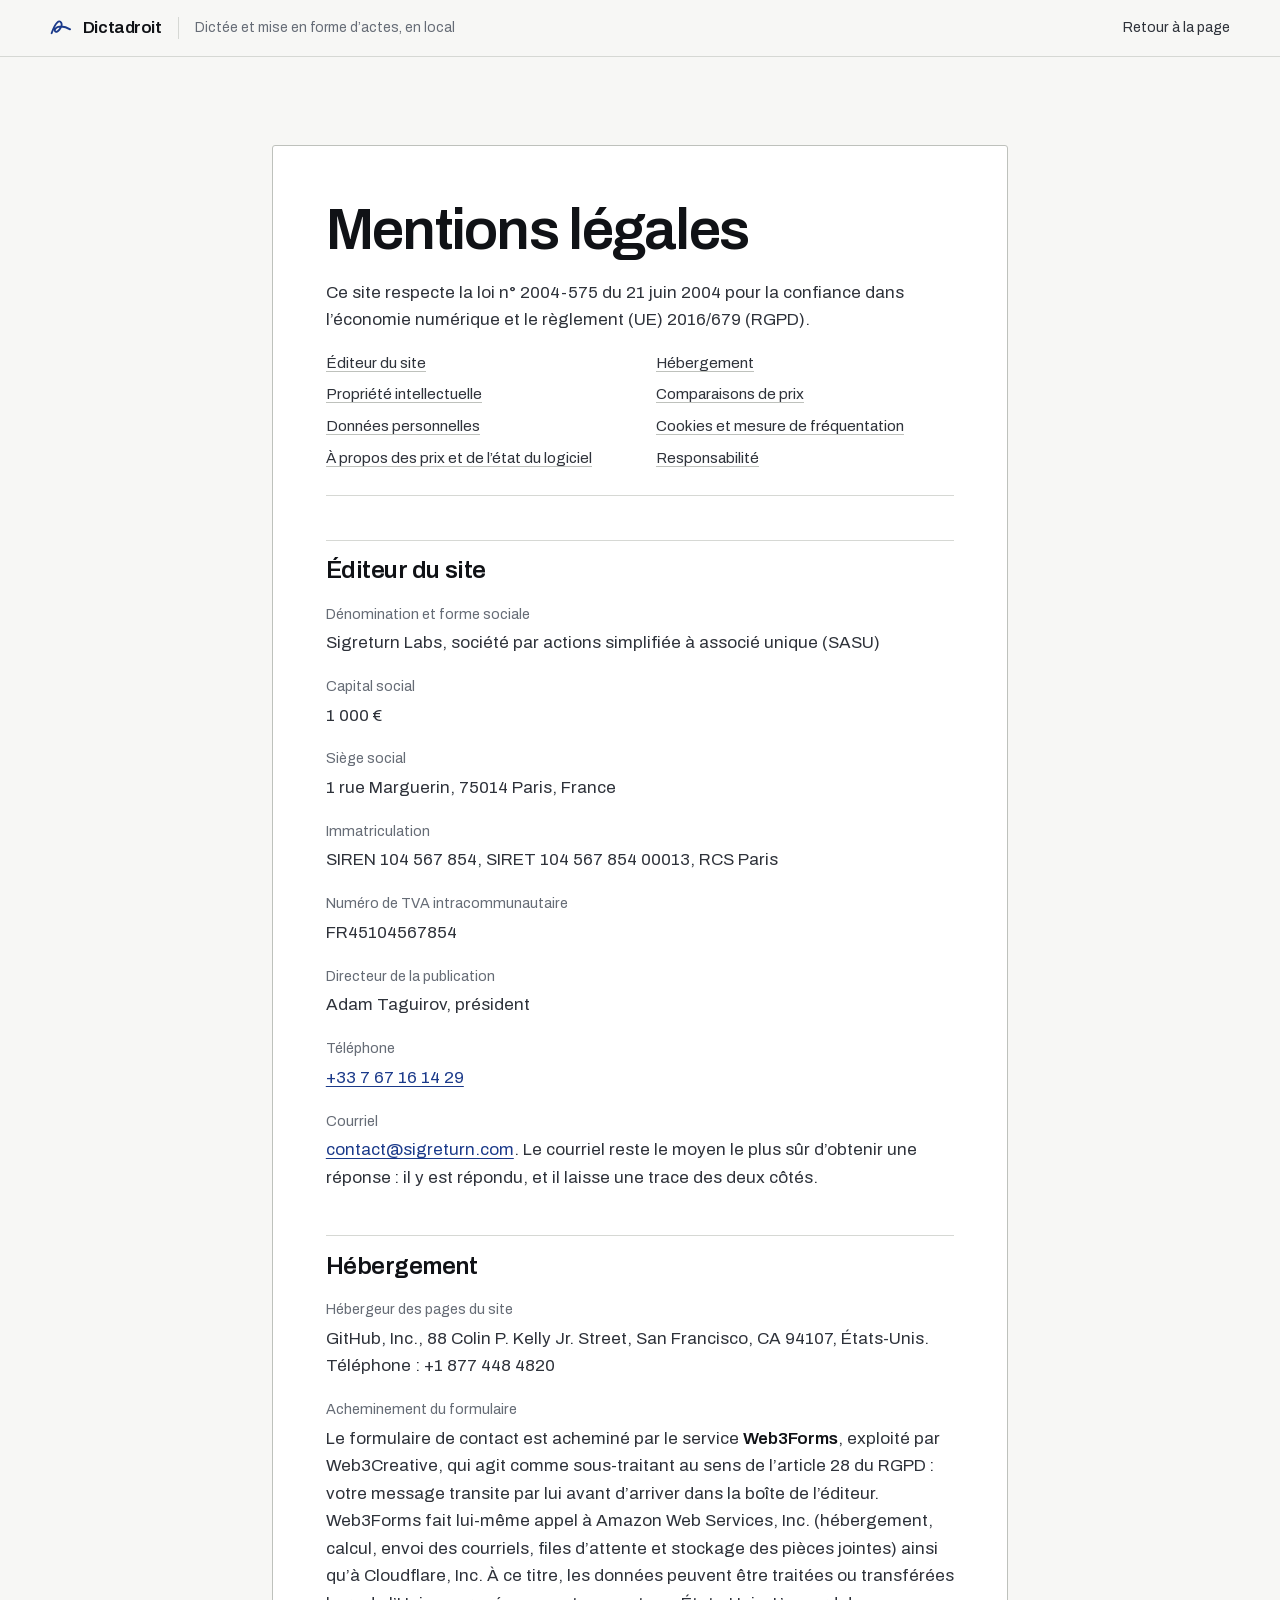
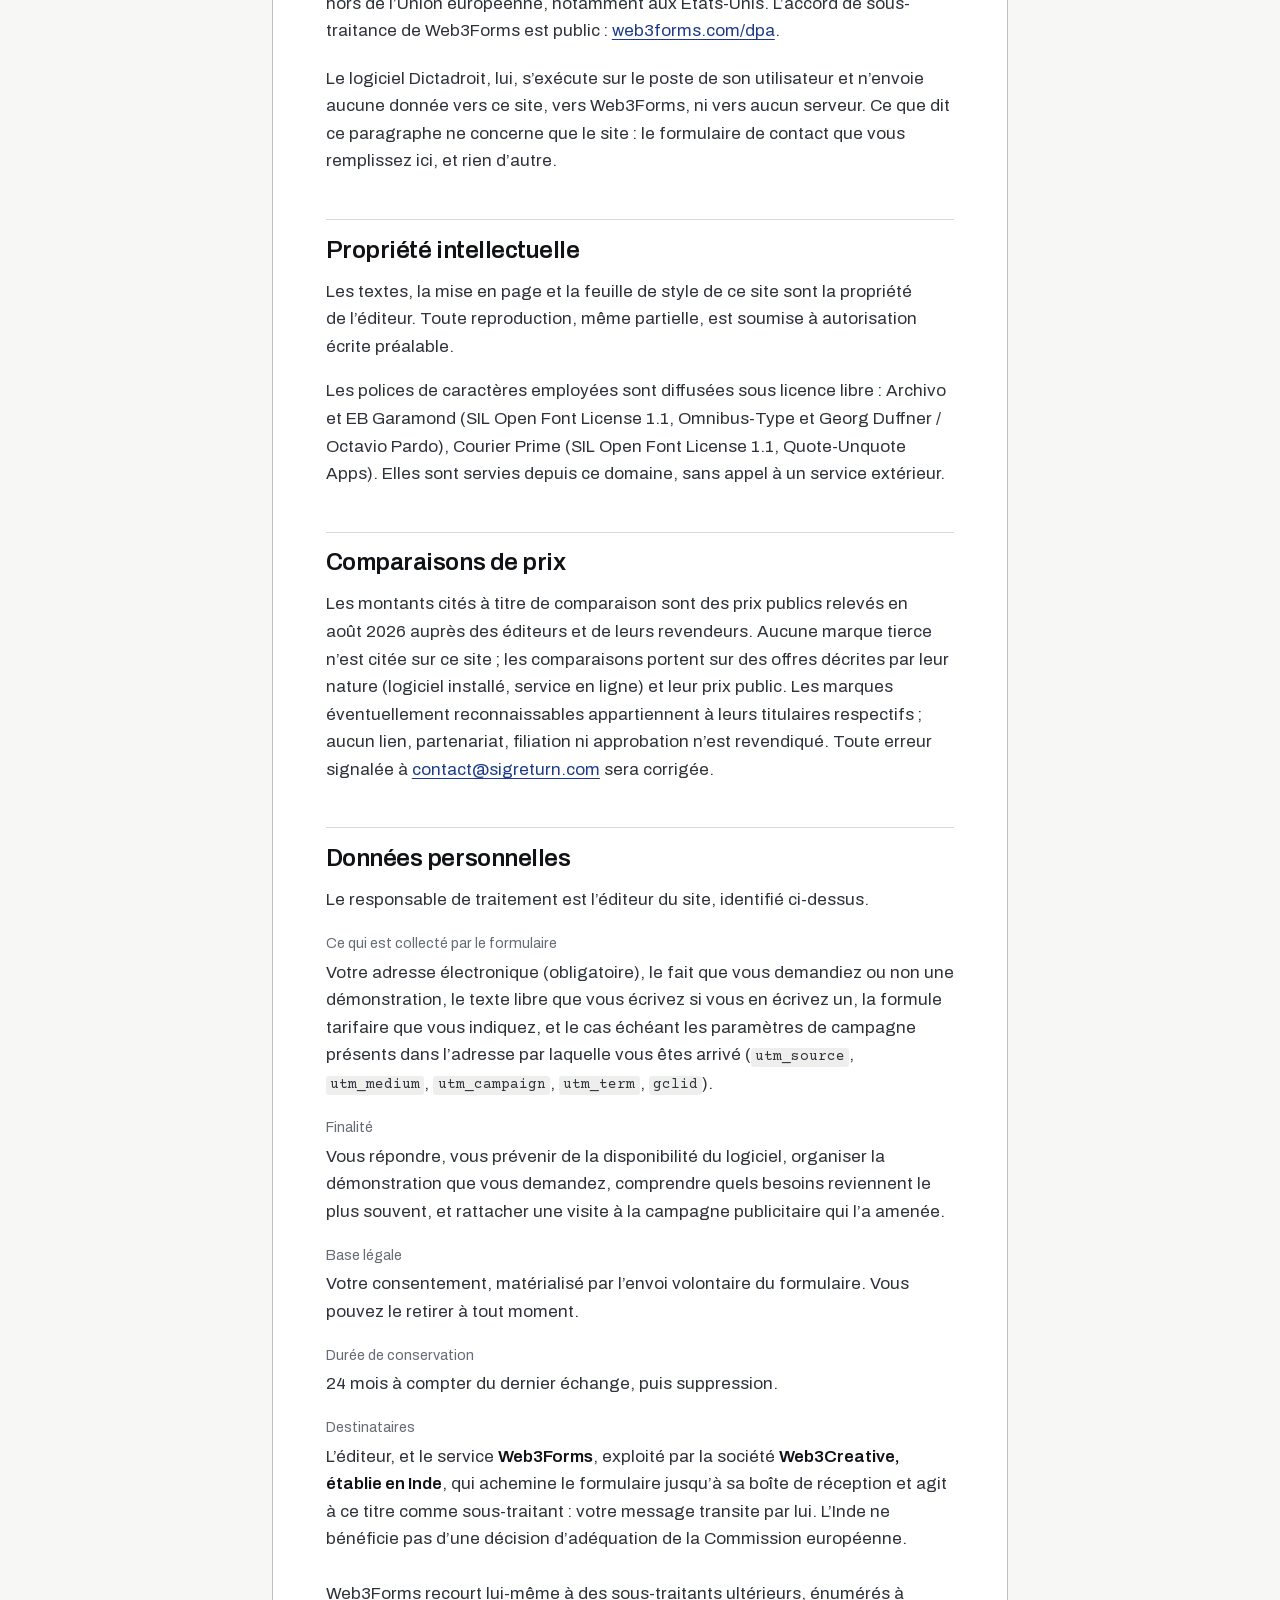
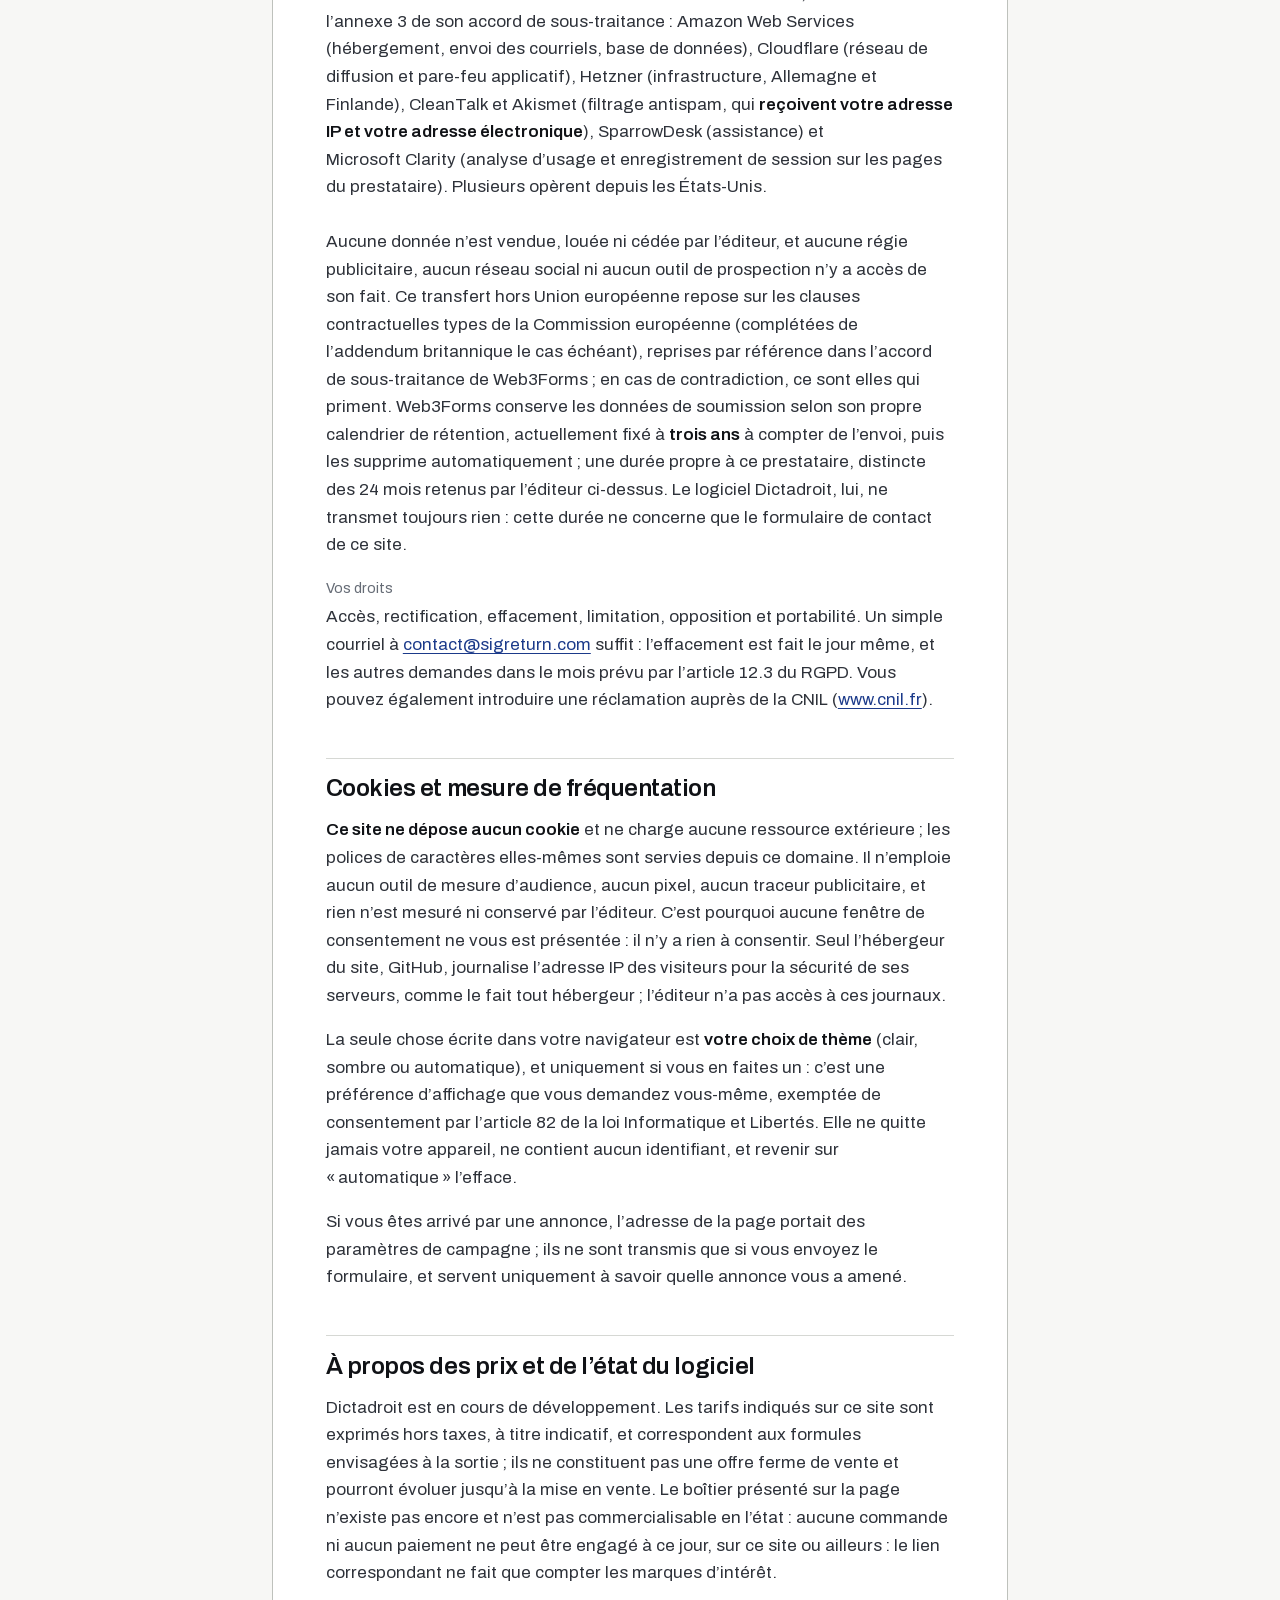
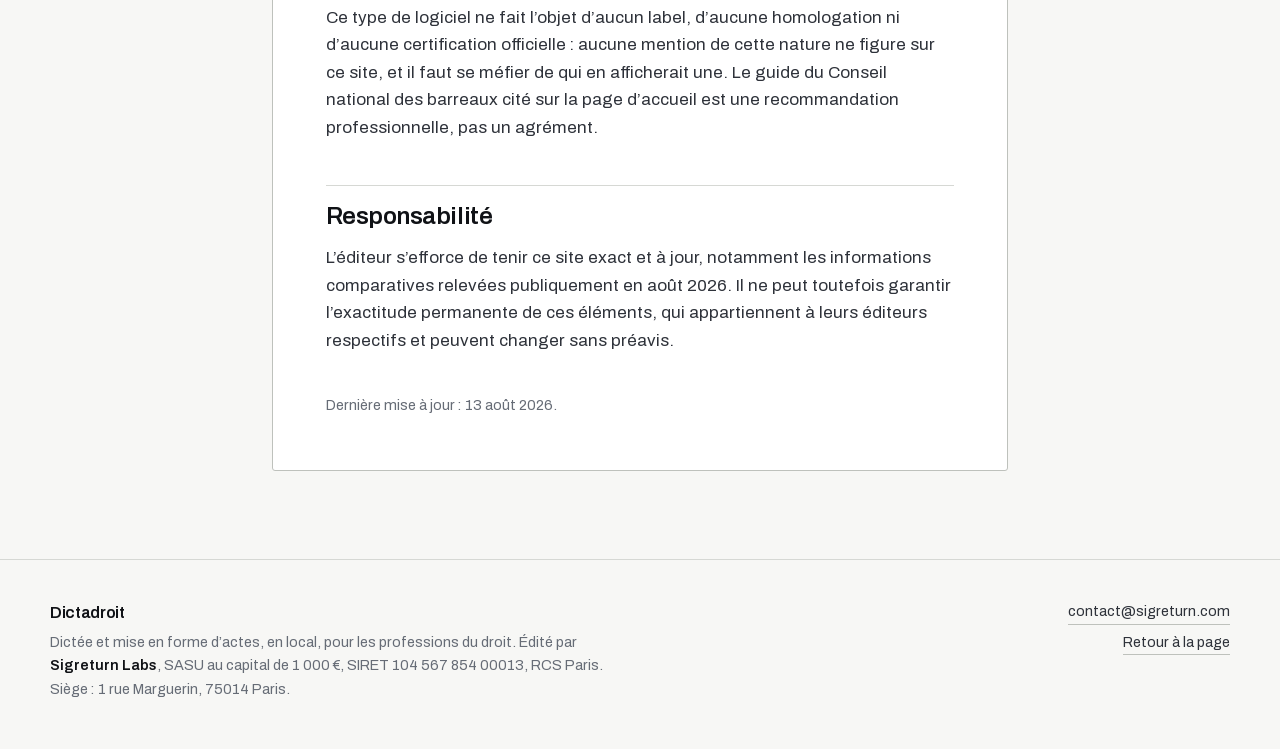
==== mentions-legales.html @ 9456e983 "dissout la section des limites, le portrait redevient une gravure" ====
<!DOCTYPE html>
<html lang="fr">
<head>
<meta charset="utf-8">
<meta name="viewport" content="width=device-width, initial-scale=1">
<meta name="color-scheme" content="light dark">

<!-- ═══════════════════════════════════════════════════════════════════════
     🔴🔴 NOINDEX TEMPORAIRE : À RETIRER AVANT LA PREMIÈRE ANNONCE 🔴🔴
     ═══════════════════════════════════════════════════════════════════════
     POURQUOI : la page est mise en ligne AVANT sa relecture, uniquement pour
     prouver les deux seules choses qu’un poste de développement ne peut pas
     prouver : que la redirection de Web3Forms tombe bien sur NOTRE
     merci.html, et que le courriel arrive avec le champ « frustration »
     entier. Ce sont les deux pannes qui feraient rater le sprint EN SILENCE.

     QUAND LA RETIRER : dès que le propriétaire a validé le texte, et de
     toute façon AVANT la première annonce Google Ads. Une campagne qui
     tourne sur une page en noindex consomme le budget sur une page que
     Google n’indexe pas, et rien, nulle part, ne le signale.

     À RETIRER ENSEMBLE, EN UN SEUL GESTE : ce bloc et sa balise sur les
     TROIS pages (index.html, merci.html, mentions-legales.html), plus le
     fichier landing/robots.txt.
     CONTRÔLE MÉCANIQUE :  grep -rn "noindex" landing/   → doit être vide.
     ═══════════════════════════════════════════════════════════════════════ -->
<meta name="robots" content="noindex, nofollow">
<title>Mentions légales · Dictadroit</title>
<meta name="description" content="Mentions légales, éditeur, hébergeur et traitement des données personnelles du site Dictadroit.">
<link rel="icon" href="data:image/svg+xml,%3Csvg%20xmlns='http://www.w3.org/2000/svg'%20viewBox='0%200%2032%2032'%3E%3Crect%20width='32'%20height='32'%20fill='%23F7F7F5'/%3E%3Cpath%20d='M4%2023C9%209%2014%205%2016.5%209.5C19%2014%2011%2024%208.5%2020.5C6%2017%2015%2010%2028%2018'%20fill='none'%20stroke='%231B3A8A'%20stroke-width='2.6'%20stroke-linecap='round'%20stroke-linejoin='round'/%3E%3C/svg%3E">
<link rel="preload" href="polices/archivo-400-latin.woff2" as="font" type="font/woff2" crossorigin>
<link rel="stylesheet" href="dictadroit.css?v=fbadbf2e">

<!-- Le theme choisi doit etre pose AVANT le premier rendu, sinon la page
     s'affiche dans le mauvais thema puis bascule sous les yeux du visiteur.
     Trois lignes en ligne dans le <head>, c'est le seul endroit qui le permet ;
     le controle lui-meme est construit par mesure.js, plus bas. -->
<script>
  try {
    var t = localStorage.getItem("dictadroit-theme");
    if (t === "clair" || t === "sombre") document.documentElement.dataset.theme = t;
  } catch (e) { /* stockage refuse : on reste en automatique, ce qui est le defaut */ }
</script>
</head>
<body>

<header class="entete">
  <div class="page entete-rang">
    <a class="marque" href="/" aria-label="Dictadroit, retour à l’accueil">
      <svg class="paraphe paraphe--mini" viewBox="0 0 32 28" aria-hidden="true" focusable="false">
        <path d="M2 21C7 7 12 3 14.5 7.5C17 12 9 22 6.5 18.5C4 15 13 8 26 16" fill="none" stroke="currentColor" stroke-width="2.4" stroke-linecap="round" stroke-linejoin="round"/>
      </svg>
      <span>Dictadroit</span>
    </a>
    <p class="marque-note">Dictée et mise en forme d’actes, en local</p>
    <nav class="entete-nav" aria-label="Navigation">
      <a href="/">Retour à la page</a>
    </nav>
  </div>
</header>

<main class="feuillet">
  <div class="page">
    <div class="feuillet-cadre legal">
      <h1>Mentions légales</h1>
      <p>Ce site respecte la loi n°&#160;2004-575 du 21&#160;juin 2004 pour la confiance dans
        l’économie numérique et le règlement (UE) 2016/679 (RGPD).</p>

      <nav class="sommaire" aria-label="Sections de cette page">
      <ul>
        <li><a class="lien" href="#editeur">Éditeur du site</a></li>
        <li><a class="lien" href="#hebergement">Hébergement</a></li>
        <li><a class="lien" href="#propriete">Propriété intellectuelle</a></li>
        <li><a class="lien" href="#comparaisons">Comparaisons de prix</a></li>
        <li><a class="lien" href="#donnees">Données personnelles</a></li>
        <li><a class="lien" href="#cookies">Cookies et mesure de fréquentation</a></li>
        <li><a class="lien" href="#prix">À propos des prix et de l’état du logiciel</a></li>
        <li><a class="lien" href="#responsabilite">Responsabilité</a></li>
      </ul>
      </nav>

      <h2 id="editeur">Éditeur du site</h2>
      <dl>
        <dt>Dénomination et forme sociale</dt>
        <dd>Sigreturn Labs, société par actions simplifiée à associé unique (SASU)</dd>
        <dt>Capital social</dt>
        <dd>1&#160;000&#8239;€</dd>
        <dt>Siège social</dt>
        <dd>1&#160;rue Marguerin, 75014&#160;Paris, France</dd>
        <dt>Immatriculation</dt>
        <dd>SIREN 104&#160;567&#160;854, SIRET 104&#160;567&#160;854&#160;00013,
          RCS Paris</dd>
        <dt>Numéro de TVA intracommunautaire</dt>
        <dd>FR45104567854</dd>
        <dt>Directeur de la publication</dt>
        <dd>Adam Taguirov, président</dd>
        <dt>Téléphone</dt>
        <dd><a class="lien" href="tel:+33767161429">+33&#160;7&#160;67&#160;16&#160;14&#160;29</a></dd>
        <dt>Courriel</dt>
        <dd><a class="lien" href="mailto:contact@sigreturn.com">contact@sigreturn.com</a>.
          Le courriel reste le moyen le plus sûr d’obtenir une réponse&#8239;: il y est
          répondu, et il laisse une trace des deux côtés.</dd>
      </dl>

      <h2 id="hebergement">Hébergement</h2>
      <dl>
        <dt>Hébergeur des pages du site</dt>
        <dd>GitHub,&#160;Inc., 88 Colin P.&#160;Kelly Jr.&#160;Street, San Francisco,
          CA&#160;94107, États-Unis. Téléphone&#160;: +1&#160;877&#160;448&#160;4820</dd>
        <dt>Acheminement du formulaire</dt>
        <dd>Le formulaire de contact est acheminé par le service <strong>Web3Forms</strong>,
          exploité par Web3Creative, qui agit comme sous-traitant au sens de l’article&#160;28
          du RGPD&#8239;: votre message transite par lui avant d’arriver dans la boîte de
          l’éditeur. Web3Forms fait lui-même appel à Amazon Web Services, Inc. (hébergement,
          calcul, envoi des courriels, files d’attente et stockage des pièces jointes) ainsi
          qu’à Cloudflare, Inc. À ce titre, les données peuvent être traitées ou transférées
          hors de l’Union européenne, notamment aux États-Unis. L’accord de sous-traitance de
          Web3Forms est public&#8239;: <a class="lien" href="https://web3forms.com/dpa"
          rel="noopener">web3forms.com/dpa</a>.</dd>
      </dl>
      <p>Le logiciel Dictadroit, lui, s’exécute sur le poste de son utilisateur et n’envoie
        aucune donnée vers ce site, vers Web3Forms, ni vers aucun serveur. Ce que dit ce
        paragraphe ne concerne que le site&#8239;: le formulaire de contact que vous remplissez
        ici, et rien d’autre.</p>

      <h2 id="propriete">Propriété intellectuelle</h2>
      <p>Les textes, la mise en page et la feuille de style de ce site sont la propriété de
        l’éditeur. Toute reproduction, même partielle, est soumise à autorisation écrite
        préalable.</p>
      <p>Les polices de caractères employées sont diffusées sous licence libre&#8239;: Archivo
        et EB&#160;Garamond (SIL Open Font License&#160;1.1, Omnibus-Type et Georg
        Duffner&#160;/ Octavio Pardo), Courier&#160;Prime (SIL Open Font License&#160;1.1,
        Quote-Unquote Apps). Elles sont servies depuis ce domaine, sans appel à un service
        extérieur.</p>

      <h2 id="comparaisons">Comparaisons de prix</h2>
      <p>Les montants cités à titre de comparaison sont des prix publics relevés en
        août&#160;2026 auprès des éditeurs et de leurs revendeurs. Aucune marque tierce n’est
        citée sur ce site&#8239;; les comparaisons portent sur des offres décrites par leur
        nature (logiciel installé, service en ligne) et leur prix public. Les marques
        éventuellement reconnaissables appartiennent à leurs titulaires respectifs&#8239;;
        aucun lien, partenariat, filiation ni approbation n’est revendiqué. Toute erreur
        signalée à <a class="lien" href="mailto:contact@sigreturn.com">contact@sigreturn.com</a>
        sera corrigée.</p>

      <h2 id="donnees">Données personnelles</h2>
      <p>Le responsable de traitement est l’éditeur du site, identifié ci-dessus.</p>
      <dl>
        <dt>Ce qui est collecté par le formulaire</dt>
        <dd>Votre adresse électronique (obligatoire), le fait que vous demandiez ou non une
          démonstration, le texte libre que vous écrivez si vous en écrivez un, la formule
          tarifaire que vous indiquez, et le cas échéant les paramètres
          de campagne présents dans l’adresse par laquelle vous êtes arrivé
          (<code>utm_source</code>, <code>utm_medium</code>, <code>utm_campaign</code>,
          <code>utm_term</code>, <code>gclid</code>).</dd>
        <dt>Finalité</dt>
        <dd>Vous répondre, vous prévenir de la disponibilité du logiciel, organiser la
          démonstration que vous demandez, comprendre quels besoins reviennent le plus souvent,
          et rattacher une visite à la campagne publicitaire qui l’a amenée.</dd>
        <dt>Base légale</dt>
        <dd>Votre consentement, matérialisé par l’envoi volontaire du formulaire. Vous pouvez le
          retirer à tout moment.</dd>
        <dt>Durée de conservation</dt>
        <dd>24&#160;mois à compter du dernier échange, puis suppression.</dd>
        <dt>Destinataires</dt>
        <dd>L’éditeur, et le service <strong>Web3Forms</strong>, exploité par la société
          <strong>Web3Creative, établie en Inde</strong>, qui achemine le formulaire jusqu’à sa
          boîte de réception et agit à ce titre comme sous-traitant&#8239;: votre message
          transite par lui. L’Inde ne bénéficie pas d’une décision d’adéquation de la Commission
          européenne.
          <br><br>
          Web3Forms recourt lui-même à des sous-traitants ultérieurs, énumérés à l’annexe&#160;3
          de son accord de sous-traitance&#8239;: Amazon Web Services (hébergement, envoi des
          courriels, base de données), Cloudflare (réseau de diffusion et pare-feu applicatif),
          Hetzner (infrastructure, Allemagne et Finlande), CleanTalk et Akismet (filtrage
          antispam, qui <strong>reçoivent votre adresse IP et votre adresse électronique</strong>),
          SparrowDesk (assistance) et Microsoft&#160;Clarity (analyse d’usage et enregistrement de
          session sur les pages du prestataire). Plusieurs opèrent depuis les États-Unis.
          <br><br>
          Aucune donnée n’est vendue, louée ni cédée par l’éditeur, et aucune régie publicitaire,
          aucun réseau social ni aucun outil de prospection n’y a accès de son fait. Ce transfert
          hors Union européenne repose sur les clauses
          contractuelles types de la Commission européenne (complétées de l’addendum
          britannique le cas échéant), reprises par référence dans l’accord de sous-traitance
          de Web3Forms&#8239;; en cas de contradiction, ce sont elles qui priment. Web3Forms
          conserve les données de soumission selon son propre calendrier de rétention,
          actuellement fixé à <strong>trois ans</strong> à compter de l’envoi, puis les
          supprime automatiquement&#8239;; une durée propre à ce prestataire, distincte des
          24&#160;mois retenus par l’éditeur ci-dessus. Le logiciel Dictadroit, lui, ne
          transmet toujours rien&#8239;: cette durée ne concerne que le formulaire de contact
          de ce site.</dd>
        <dt>Vos droits</dt>
        <dd>Accès, rectification, effacement, limitation, opposition et portabilité. Un simple
          courriel à <a class="lien" href="mailto:contact@sigreturn.com">contact@sigreturn.com</a>
          suffit&#8239;: l’effacement est fait le jour même, et les autres demandes dans le mois prévu
          par l’article&#160;12.3 du RGPD. Vous pouvez également
          introduire une réclamation auprès de la CNIL
          (<a class="lien" href="https://www.cnil.fr" rel="noopener">www.cnil.fr</a>).</dd>
      </dl>

      <h2 id="cookies">Cookies et mesure de fréquentation</h2>
      <p><strong>Ce site ne dépose aucun cookie</strong> et ne charge aucune ressource
        extérieure&#8239;; les polices de
        caractères elles-mêmes sont servies depuis ce domaine. Il n’emploie aucun outil de
        mesure d’audience, aucun pixel, aucun traceur publicitaire, et rien n’est mesuré ni conservé
        par l’éditeur. C’est pourquoi aucune fenêtre de consentement ne vous est
        présentée&#8239;: il n’y a rien à consentir. Seul l’hébergeur du site, GitHub, journalise
        l’adresse IP des visiteurs pour la sécurité de ses serveurs, comme le fait tout
        hébergeur&#8239;; l’éditeur n’a pas accès à ces journaux.</p>
      <p>La seule chose écrite dans votre navigateur est <strong>votre choix de thème</strong>
        (clair, sombre ou automatique), et uniquement si vous en faites un&#8239;: c’est une
        préférence d’affichage que vous demandez vous-même, exemptée de consentement par
        l’article&#160;82 de la loi Informatique et Libertés. Elle ne quitte jamais votre
        appareil, ne contient aucun identifiant, et revenir sur «&#8239;automatique&#8239;»
        l’efface.</p>
      <p>Si vous êtes arrivé par une annonce, l’adresse de la page portait des paramètres de
        campagne&#8239;; ils ne sont transmis que si vous envoyez le formulaire, et servent
        uniquement à savoir quelle annonce vous a amené.</p>

      <h2 id="prix">À propos des prix et de l’état du logiciel</h2>
      <p>Dictadroit est en cours de développement. Les tarifs indiqués sur ce site sont exprimés
        hors taxes, à titre indicatif, et correspondent aux formules envisagées à la
        sortie&#8239;; ils ne constituent pas une offre ferme de vente et pourront évoluer
        jusqu’à la mise en vente. Le boîtier présenté sur la page n’existe pas encore et n’est
        pas commercialisable en l’état&#8239;: aucune commande ni aucun paiement ne peut être
        engagé à ce jour, sur ce site ou ailleurs&#8239;: le lien correspondant ne fait que
        compter les marques d’intérêt.</p>
      <p>Ce type de logiciel ne fait l’objet d’aucun label, d’aucune homologation ni d’aucune
        certification officielle&#8239;: aucune mention de cette nature ne figure sur ce site,
        et il faut se méfier de qui en afficherait une. Le guide du Conseil national des
        barreaux cité sur la page d’accueil est une recommandation professionnelle, pas un
        agrément.</p>

      <h2 id="responsabilite">Responsabilité</h2>
      <p>L’éditeur s’efforce de tenir ce site exact et à jour, notamment les informations
        comparatives relevées publiquement en août&#160;2026. Il ne peut toutefois garantir
        l’exactitude permanente de ces éléments, qui appartiennent à leurs éditeurs respectifs
        et peuvent changer sans préavis.</p>

      <p class="maj">Dernière mise à jour&#8239;: 13&#160;août 2026.</p>
    </div>
  </div>
</main>

<footer class="pied">
  <div class="page pied-rang">
    <div class="pied-marque">
      <p class="pied-nom">Dictadroit</p>
      <p>Dictée et mise en forme d’actes, en local, pour les professions du droit.
        Édité par <b>Sigreturn Labs</b>, SASU au capital de 1&#160;000&#8239;€,
        SIRET 104&#160;567&#160;854&#160;00013, RCS Paris. Siège&#8239;:
        1&#160;rue Marguerin, 75014&#160;Paris.</p>
    </div>
    <nav class="pied-liens" aria-label="Liens de bas de page">
      <a href="mailto:contact@sigreturn.com">contact@sigreturn.com</a>
      <a href="/">Retour à la page</a>
    </nav>
  </div>
</footer>

</body>
</html>
---- dictadroit.css ----
@charset "utf-8";
/* ══════════════════════════════════════════════════════════════════════════
   Dictadroit : feuille de style unique. Écrite à la main, sans framework,
   sans étape de compilation, sans une seule requête vers un domaine tiers.

   LA THÈSE : la page fait devant le visiteur ce que le logiciel fait au
   cabinet. Deux registres typographiques se répondent : la parole en chasse
   fixe, minuscules, sans ponctuation ; l'acte en Garamond, avec la
   typographie judiciaire française (guillemets et espaces fines, petites
   capitales, moyens numérotés, alinéas justifiés).

   LA COULEUR : en France, l'original d'un acte se reconnaît à la signature à
   l'encre bleue ; la photocopie est en noir. Ce bleu-là, et lui seul, porte
   les actions de la page. Le papier est froid (blanc administratif), jamais
   crème : ce métier ne vit pas sur du papier d'édition.

   Couleurs déclarées en triplets RVB pour composer les alphas :
       color: rgb(var(--encre));  ·  background: rgb(var(--accent) / .08)
   ══════════════════════════════════════════════════════════════════════════ */

/* ─────────────────────────────────────────────────────── 1. polices ─── */

/* Deux instances STATIQUES d'Archivo, pas la police variable : l'ajout de
   l'espace fine insécable (U+202F, absente des trois familles d'origine)
   invalide les tables de variations, et Firefox les jette en silence. La
   page perdait alors toute distinction de graisse. Vérifié au navigateur. */
@font-face {
  font-family: "Archivo";
  src: url("polices/archivo-400-latin.woff2") format("woff2");
  font-weight: 400;
  font-style: normal;
  font-display: swap;
}
@font-face {
  font-family: "Archivo";
  src: url("polices/archivo-600-latin.woff2") format("woff2");
  font-weight: 600;
  font-style: normal;
  font-display: swap;
}
@font-face {
  font-family: "EB Garamond";
  src: url("polices/garamond-latin.woff2") format("woff2");
  font-weight: 400;
  font-style: normal;
  font-display: swap;
}
@font-face {
  font-family: "Courier Prime";
  src: url("polices/courier-latin.woff2") format("woff2");
  font-weight: 400;
  font-style: normal;
  font-display: swap;
}
@font-face {
  font-family: "Courier Prime";
  src: url("polices/courier-bold-latin.woff2") format("woff2");
  font-weight: 700;
  font-style: normal;
  font-display: swap;
}

/* ──────────────────────────────────────────────────────── 2. jetons ─── */

:root {
  /* clair : le papier administratif, froid */
  --papier:    247 247 245;
  --panneau:   238 239 236;
  --feuille:   255 255 255;
  --filet:     214 216 212;
  --filet-net: 190 193 188;
  /* Le filet des CONTRÔLES (champs, bouton de contour). WCAG 1.4.11 demande
     3:1 pour ce qui délimite un contrôle, et --filet-net n'est qu'à 1,70:1.
     Recalculé des DEUX côtés du trait, parce qu'un champ est posé sur le
     papier À L'INTÉRIEUR d'une carte plus claire : clair 3,24:1 sur le
     papier et 3,47:1 sur la feuille ; nuit 4,24:1 et 3,37:1. */
  --filet-controle: 132 138 148;
  --encre:      16  18  22;
  --texte:      46  50  58;
  --sourdine:  102 108 118;
  --accent:     27  58 138;   /* le bleu de signature */
  --accent-vif: 22  48 118;
  --sur-accent:255 255 255;   /* ce qui s'écrit SUR le bleu */

  /* le bloc inversé : un seul dans toute la page */
  --inv-fond:      16  18  22;
  --inv-texte:    247 247 245;
  --inv-sourdine: 154 161 172;
  --inv-accent:   138 169 240;
  --inv-filet:     45  50  58;

  --grotesque: "Archivo", "Helvetica Neue", Arial, sans-serif;
  --acte: "EB Garamond", Garamond, "Times New Roman", serif;
  /* Courier Prime ne sert QU'À LA PAROLE PRONONCÉE : le panneau de dictée,
     les termes tels qu'on les dit, les commandes de ponctuation. Elle n'est
     jamais un intitulé, une légende ni un numéro. Une chasse fixe posée sur
     un libellé n'apprend rien sur le libellé : elle déguise la page en
     terminal, et c'est la première chose que voit un lecteur qui cherche
     une page fabriquée. Partout ailleurs, la hiérarchie se fait au poids,
     à la taille et à la couleur. (Seule exception hors parole : le <code>
     des mentions légales, qui contient de vrais noms de paramètres.) */
  --machine: "Courier Prime", "Courier New", ui-monospace, monospace;

  --rayon: 3px;
  --ombre-feuille: 0 1px 2px rgb(var(--encre) / .05),
                   0 12px 28px -14px rgb(var(--encre) / .22);
  color-scheme: light;
}

/* sombre : inversion cohérente. Le papier devient la nuit, la feuille reste
   la surface la plus claire, et le bloc inversé passe au papier pour que le
   rythme de la page tienne dans les deux thèmes. */
@media (prefers-color-scheme: dark) {
  :root:not([data-theme="clair"]) {
    --papier:     15  17  20;
    --panneau:    23  26  31;
    --feuille:    34  39  46;
    --filet:      43  48  56;
    --filet-net:  62  69  80;
    --filet-controle: 112 120 132;
    --encre:     237 238 234;
    --texte:     199 203 209;
    --sourdine:  139 146 156;
    --accent:    138 169 240;
    --accent-vif:170 194 250;
    --sur-accent: 15  17  20;

    /* 🔴 De nuit, le bloc inversé ne repasse PAS au papier. Une bande claire
       en pleine largeur au milieu d'une page sombre éblouit : on lit ce site
       le soir, au cabinet, et le rythme de la page ne vaut pas une brûlure.
       Il devient la surface la plus HAUTE du thème sombre, la feuille : le
       bloc reste distinct de son voisinage, sans flash. */
    --inv-fond:      34  39  46;
    --inv-texte:    237 238 234;
    --inv-sourdine: 154 161 172;
    --inv-accent:   138 169 240;
    --inv-filet:     62  69  80;

    /* de nuit, une ombre noire sur une page noire ne se voit pas : la feuille
       flotte alors par une LUMIÈRE d'un pixel, pas par une ombre. */
    --ombre-feuille: 0 0 0 1px rgb(255 255 255 / .07),
                     0 18px 40px -20px rgb(0 0 0 / .9);
    color-scheme: dark;
  }
}
:root[data-theme="sombre"] {
  --papier:     15  17  20;
  --panneau:    23  26  31;
  --feuille:    34  39  46;
  --filet:      43  48  56;
  --filet-net:  62  69  80;
  --filet-controle: 112 120 132;
  --encre:     237 238 234;
  --texte:     199 203 209;
  --sourdine:  139 146 156;
  --accent:    138 169 240;
  --accent-vif:170 194 250;
  --sur-accent: 15  17  20;

  --inv-fond:      34  39  46;
  --inv-texte:    237 238 234;
  --inv-sourdine: 154 161 172;
  --inv-accent:   138 169 240;
  --inv-filet:     62  69  80;

  --ombre-feuille: 0 0 0 1px rgb(255 255 255 / .07),
                   0 18px 40px -20px rgb(0 0 0 / .9);
  color-scheme: dark;
}

/* ───────────────────────────────────────────────── 3. base et texte ─── */

*, *::before, *::after { box-sizing: border-box; }

html {
  -webkit-text-size-adjust: 100%;
  scroll-behavior: smooth;
  scroll-padding-top: 4.5rem;
}
@media (prefers-reduced-motion: reduce) { html { scroll-behavior: auto; } }

body {
  margin: 0;
  background: rgb(var(--papier));
  color: rgb(var(--texte));
  font-family: var(--grotesque);
  font-size: 1.0625rem;
  line-height: 1.62;
  font-synthesis-weight: none;
  text-rendering: optimizeLegibility;
  -webkit-font-smoothing: antialiased;
}

h1, h2, h3 {
  margin: 0;
  color: rgb(var(--encre));
  font-weight: 600;
  letter-spacing: -0.02em;
  line-height: 1.08;
  text-wrap: balance;
}
/* Plafond abaissé de 3,9 à 3,6 rem. Le titre de l'accroche, lui, est plafonné
   plus finement encore par la largeur de sa colonne (voir §5, .hero h1). */
h1 { font-size: clamp(2.05rem, 1.35rem + 2.9vw, 3.6rem); letter-spacing: -0.03em; }
h2 { font-size: clamp(1.6rem, 1.2rem + 1.7vw, 2.5rem); }
h3 { font-size: clamp(1.1rem, 1rem + 0.4vw, 1.28rem); letter-spacing: -0.012em; line-height: 1.25; }

/* `balance` equilibre les titres ; `pretty` empeche qu'un paragraphe finisse
   sur un mot seul. Quatre veuves relevees, dont « moi. » sous la ligne de
   l'auteur. */
p, li, dd { text-wrap: pretty; }
p { margin: 0 0 1em; }
p:last-child { margin-bottom: 0; }

b, strong { font-weight: 600; color: rgb(var(--encre)); }

a { color: rgb(var(--accent)); }
.lien {
  color: rgb(var(--accent));
  text-decoration: underline;
  text-decoration-thickness: 1px;
  text-underline-offset: 0.18em;
}
.lien:hover { text-decoration-thickness: 2px; }

:focus-visible {
  outline: 2px solid rgb(var(--accent));
  outline-offset: 3px;
  border-radius: 1px;
}

::selection { background: rgb(var(--accent) / .18); }


.saut {
  position: absolute; left: 0.75rem; top: -4rem; z-index: 20;
  background: rgb(var(--accent)); color: rgb(var(--feuille));
  padding: 0.6rem 1rem; border-radius: var(--rayon); text-decoration: none;
  transition: top .15s ease;
}
.saut:focus { top: 0.75rem; }

/* Il n'y a pas de surtitre sur cette page. La micro-étiquette en capitales
   posée au-dessus d'un titre est la signature visuelle n°1 de la page
   d'atterrissage fabriquée : les H1 et H2 portent leur poids tout seuls. */

.page { width: min(100% - 2.5rem, 1180px); margin-inline: auto; }

/* 🔴 LA REGLE D'ALIGNEMENT. Un bloc occupe TOUT le cadre, ou il est CENTRE.
   Jamais aligne a gauche avec du vide a droite : le vide se lit comme un
   oubli, pas comme une intention. `.colonne` est la forme centree ; ce qu'elle
   contient reste ferre a gauche, c'est le BLOC qui se centre, pas le texte. */
.colonne { max-width: 46rem; margin-inline: auto; }
/* Seule la TETE s'elargit a la colonne : `.dire-suite` et `.legende-demo`
   gardent leur mesure. La liste precedente les annulait par specificite
   (0,2,0 contre 0,1,0) et les lignes montaient a 96 signes. */
.colonne > .tete-section { max-width: none; }
@media (min-width: 60rem) { .page { width: min(100% - 5rem, 1180px); } }

.section { padding-block: clamp(3.25rem, 1.6rem + 5.4vw, 6.5rem); }

.tete-section { max-width: 46rem; margin-bottom: clamp(2rem, 1rem + 2.5vw, 3.25rem); }
.tete-section h2 + .tete-note { margin-top: 1.1rem; }
.tete-note { color: rgb(var(--sourdine)); max-width: 40rem; }

/* ────────────────────────────────────────────────────── 4. en-tête ─── */

/* Collant, parce que la page fait 7 700 px et que son unique travail est de
   récupérer une adresse : un cartouche d'imprimeur qui reste à portée, pas un
   bandeau de croissance. Hauteur constante, parce que la réduire au défilement
   demanderait un écouteur JavaScript, et cette page tient sans. */
.entete {
  position: sticky; top: 0; z-index: 10;
  border-bottom: 1px solid rgb(var(--filet));
  background: rgb(var(--papier));
}
.entete-rang {
  display: flex; align-items: center; gap: 1rem;
  min-height: 3.5rem; flex-wrap: wrap;
}
.marque {
  display: inline-flex; align-items: center; gap: 0.5rem;
  color: rgb(var(--encre)); text-decoration: none;
  font-weight: 600; font-size: 1.06rem; letter-spacing: -0.025em;
}
.paraphe { display: block; overflow: visible; }
.paraphe--mini { width: 1.55rem; height: 1.35rem; color: rgb(var(--accent)); }
.marque-note {
  margin: 0; color: rgb(var(--sourdine)); font-size: 0.86rem;
  border-left: 1px solid rgb(var(--filet)); padding-left: 1rem;
}
.entete-nav { margin-left: auto; display: flex; align-items: baseline; gap: 1.4rem; }
.entete-nav a {
  color: rgb(var(--texte)); text-decoration: none; font-size: 0.9rem;
  padding-block: 0.2rem; border-bottom: 1px solid transparent;
}
.entete-nav a:hover { color: rgb(var(--accent)); border-bottom-color: rgb(var(--accent)); }
/* le seul lien qui survit sur téléphone : le chemin vers le formulaire */
/* `.entete-nav a` pese (0,1,1) et `.entete-cta` (0,1,0) : la premiere gagnait,
   et le SEUL appel a l'action permanent de la page s'affichait en gris. */
.entete-nav a.entete-cta { color: rgb(var(--accent)); font-weight: 600; }
.entete-cta:hover { border-bottom-color: rgb(var(--accent)); }
@media (max-width: 47rem) {
  .marque-note, .entete-nav a:not(.entete-cta) { display: none; }
  .entete-rang { min-height: 3rem; }
  .entete-nav { gap: 0; }
}

/* ───────────────────────────────────────────────────────── 5. hero ─── */

.hero { padding-block: clamp(2.25rem, 1rem + 4.5vw, 5rem) clamp(3rem, 1.5rem + 5vw, 6rem); }
.hero-rang { display: grid; gap: clamp(2.5rem, 1rem + 5vw, 4rem); align-items: start; }
@media (min-width: 64rem) {
  .hero-rang { grid-template-columns: minmax(0, 1fr) minmax(0, 1fr); gap: 4.5rem; }
  /* La troisième déclarative, « Rien ne sort du cabinet. », DOIT tenir sur
     une ligne : c'est la composition du titre, et une phrase coupée en deux
     au milieu n'est plus une déclarative. Mesuré au navigateur (Archivo 600,
     -0,03 em) : elle réclame 10,03 fois le corps du texte. En deux colonnes,
     la colonne vaut (largeur de page − gouttière) / 2, donc le corps est
     plafonné par la COLONNE, pas par la fenêtre, sinon la coupure revient
     entre 1024 et 1280 px où le titre grandit plus vite que sa colonne.
     Diviseur 21 = 10,5 par colonne : la marge couvre la barre de défilement
     que 100vw compte et que la colonne n'a pas. */

  /* La démonstration est un objet HAUT : elle descend 600 px plus bas que le
     texte, et retirer la fiche produit a laissé ce vide à nu. Plutôt que de
     rallonger la colonne de gauche pour la remplir, on la fixe : le titre et
     les deux actions restent à l'écran pendant que l'acte se compose à côté.
     Le vide devient la course, et l'appel à l'action ne quitte jamais l'œil
     au moment le plus persuasif de la page. */
  .hero-dire { position: sticky; top: 5.5rem; }
}

/* « Rien ne sort du cabinet. » DOIT tenir sur une ligne : c'est la composition
   du titre. Elle reclame 10,035 fois le corps en Archivo, et jusqu'a 10,6 fois
   dans la police de secours AVANT qu'Archivo n'arrive : le diviseur 11 couvre
   les deux, donc le titre ne se recasse pas au chargement. Et la regle vaut a
   TOUTES les largeurs : reservee au deux-colonnes, elle laissait le titre se
   briser en dessous de 1024 px, ou aucune capture ne pouvait le montrer. */
/* Les trois paliers DOIVENT etre declares ici, dans l'ordre croissant : places
   plus haut dans le fichier, celui des deux colonnes se faisait ecraser par
   celui du plein cadre, et le titre repartait a 3,6 rem donc sur deux lignes. */
.hero-dire { --colonne-titre: min(100vw - 2.5rem, 1180px); }
@media (min-width: 60rem) { .hero-dire { --colonne-titre: min(100vw - 5rem, 1180px); } }
@media (min-width: 64rem) { .hero-dire { --colonne-titre: calc((min(100vw - 5rem, 1180px) - 4.5rem) / 2); } }
.hero h1 {
  margin-bottom: 1.15rem;
  font-size: min(clamp(2.05rem, 1.35rem + 2.9vw, 3.6rem), var(--colonne-titre) / 11);
}
.h1-bleu { color: rgb(var(--accent)); }
.chapeau {
  font-size: clamp(1.06rem, 1rem + 0.35vw, 1.22rem);
  color: rgb(var(--texte));
  max-width: 32ch;
  margin-bottom: 1.6rem;
}
.actions { display: flex; flex-wrap: wrap; gap: 0.75rem; }


/* ─────────────────────────────────────────────────────── 6. boutons ─── */

.bouton {
  display: inline-flex; align-items: center; justify-content: center;
  font: inherit; font-weight: 600; font-size: 0.95rem; letter-spacing: -0.006em;
  padding: 0.78rem 1.35rem; border-radius: var(--rayon);
  border: 1px solid transparent; cursor: pointer; text-decoration: none;
  text-align: center;
  transition: background-color .16s ease, border-color .16s ease,
              color .16s ease, transform .16s ease;
}
.bouton--bleu {
  background: rgb(var(--accent));
  color: rgb(var(--sur-accent));
  border-color: rgb(var(--accent));
}
.bouton--bleu:hover { background: rgb(var(--accent-vif)); border-color: rgb(var(--accent-vif)); }

.bouton--fil {
  background: transparent; color: rgb(var(--encre));
  border-color: rgb(var(--filet-controle));
}
.bouton--fil:hover { border-color: rgb(var(--encre)); background: rgb(var(--encre) / .04); }

.bouton--fil-bleu {
  background: rgb(var(--feuille)); color: rgb(var(--accent));
  border-color: rgb(var(--accent) / .5);
}
.bouton--fil-bleu:hover { border-color: rgb(var(--accent)); background: rgb(var(--accent) / .07); }

.bouton--large { padding: 0.95rem 2rem; font-size: 1.02rem; }
.bouton:active { transform: translateY(1px); }
/* « Envoi… » pendant le POST : sur une liaison lente, un bouton qui ne change
   pas d'état se fait cliquer deux fois. */
.bouton[disabled] { cursor: default; opacity: 0.72; }
.bouton[disabled]:active { transform: none; }
@media (prefers-reduced-motion: reduce) {
  .bouton { transition: none; }
  .bouton:active { transform: none; }
}

/* ────────────────────────── 7. l'objet de transformation (signature) ─── */

.transformation { margin: 0; }

/* Les deux légendes de l'objet : elles nomment les deux états du même texte,
   et c'est tout leur travail. Il se fait au poids.
   UNE SEULE REGLE POUR LES DEUX, c'est le point. « Ce qui s'écrit » portait
   un filet de part et d'autre, « Ce que vous dites » n'en portait aucun :
   deux règles distinctes pour deux étiquettes jumelles ne restent jamais
   d'accord bien longtemps. Le filet est parti — il décorait la bascule sans
   rien dire de plus que le mot lui-même. */
.volet-titre {
  margin: 0 0 0.6rem;
  font-size: 0.86rem; font-weight: 600;
  color: rgb(var(--encre));
}
.volet-titre--suite { margin-top: 1.9rem; }

.parole {
  background: rgb(var(--panneau));
  border: 1px solid rgb(var(--filet));
  border-radius: var(--rayon);
  padding: clamp(1rem, 0.6rem + 1.2vw, 1.6rem);
}
.parole p {
  margin: 0;
  font-family: var(--machine);
  /* 12,5 px sur telephone pour l'objet qui porte la these, devant un lectorat
     de cinquante ans et plus : c'etait le plus petit texte de la page. */
  font-size: clamp(0.875rem, 0.8rem + 0.22vw, 0.9rem);
  line-height: 1.85;
  color: rgb(var(--texte));
  overflow-wrap: break-word;
}
/* Une commande prononcee est une unite : elle ne se coupe pas. Et son trait
   passe en soulignement plutot qu'en ombre interne, qui debordait du panneau
   et courait dans la marge des que le mot se brisait en fin de ligne. */
.cmd {
  font-weight: 700;
  color: rgb(var(--accent));
  white-space: nowrap;
  text-decoration: underline;
  text-decoration-color: rgb(var(--accent) / .38);
  text-decoration-thickness: 1px;
  text-underline-offset: 0.22em;
}

.feuille {
  position: relative;
  background: rgb(var(--feuille));
  border: 1px solid rgb(var(--filet));
  border-radius: var(--rayon);
  box-shadow: var(--ombre-feuille);
  padding: clamp(1.4rem, 0.8rem + 2vw, 2.6rem) clamp(1.2rem, 0.6rem + 2.4vw, 2.8rem)
           clamp(1rem, 0.6rem + 1.4vw, 1.6rem);
}

.acte {
  font-family: var(--acte);
  font-size: clamp(1rem, 0.94rem + 0.28vw, 1.14rem);
  line-height: 1.5;
  color: rgb(var(--encre));
}
.acte-rituel {
  margin: 0 0 1.1em;
  text-align: center;
  font-variant-caps: all-small-caps;
  font-feature-settings: "c2sc", "smcp";
  letter-spacing: 0.14em;
  font-size: 0.98em;
}
.acte-rituel:not(:first-child) { margin-top: 1.5em; }
.acte-moyen {
  margin: 0 0 0.9em;
  font-variant-caps: all-small-caps;
  font-feature-settings: "c2sc", "smcp";
  letter-spacing: 0.07em;
  font-size: 1em;
}
.acte-alinea {
  margin: 0 0 0.75em;
  text-indent: 1.7em;
  text-align: justify;
  -webkit-hyphens: auto;   /* Safari ne connait `hyphens` sans prefixe qu'en 17 */
  hyphens: auto;
}
.acte-alinea:last-child { margin-bottom: 0; }

/* LE FILET DE RÉVISION EN MARGE EST PARTI, ET SA LÉGENDE AVEC.
   Il signalait les deux lignes que la première version ne compose pas encore
   seule — un signal qui ne se comprend qu'avec sa légende, donc deux éléments
   à lire pour une nuance de calendrier. La démonstration montre maintenant ce
   qu'elle montre, sans clé de lecture. Ne pas remettre le filet sans remettre
   la légende : seul, il redevient une décoration bleue inexpliquée. */

.acte-signature {
  margin-top: clamp(1.4rem, 1rem + 1.4vw, 2.2rem);
  display: flex; justify-content: flex-end;
}
.acte-signature .paraphe {
  width: 7.5rem; height: 2.5rem;
  color: rgb(var(--accent));
  border-bottom: 1px solid rgb(var(--filet));
  padding-bottom: 0.35rem;
}
.paraphe-trait { stroke-dasharray: 1; stroke-dashoffset: 1; }
@media (prefers-reduced-motion: no-preference) {
  .paraphe-trait { animation: signer 1.5s cubic-bezier(.62, .04, .35, 1) .45s forwards; }
}
@media (prefers-reduced-motion: reduce) {
  .paraphe-trait { stroke-dashoffset: 0; }
}
@keyframes signer { to { stroke-dashoffset: 0; } }

/* ──────────────────────── 8. le bloc inversé : la souveraineté ──────── */

.local {
  background: rgb(var(--inv-fond));
  color: rgb(var(--inv-texte) / .82);
  padding-block: clamp(3rem, 1.5rem + 5vw, 5.5rem);
}
.local h2 { color: rgb(var(--inv-texte)); }
.local-rang { display: grid; gap: clamp(2.25rem, 1rem + 4vw, 4rem); align-items: start; }
@media (min-width: 64rem) {
  .local-rang { grid-template-columns: 1fr 1fr; gap: 4.5rem; }
}
.local-chapeau {
  margin-top: 1.3rem; max-width: 34ch;
  color: rgb(var(--inv-texte) / .78);
}
/* Les trente secondes, montrées au lieu d'être promises. Et la colonne de
   gauche cesse d'être vide sur 296 px. */
.verif {
  list-style: none; margin: 1.9rem 0 0; padding: 0;
  max-width: 30rem;
  counter-reset: verif;
}
.verif li {
  counter-increment: verif;
  display: grid; grid-template-columns: 1.9rem minmax(0, 1fr);
  gap: 0.75rem; align-items: baseline;
  padding: 0.7rem 0;
  border-top: 1px solid rgb(var(--inv-filet));
  color: rgb(var(--inv-texte) / .9);
  font-size: 0.95rem;
}
.verif li:last-child { border-bottom: 1px solid rgb(var(--inv-filet)); }
.verif li::before {
  content: counter(verif) ".";
  font-size: 0.95rem; font-weight: 600;
  font-variant-numeric: tabular-nums lining-nums;
  color: rgb(var(--inv-accent));
}
.grille-intro {
  color: rgb(var(--inv-sourdine)); font-size: 0.95rem; margin-bottom: 1.4rem;
  max-width: 44ch;
}
/* Ce que demande la grille, puis ce qu'on y répond. C'était un tableau de
   quatre lignes, intitulé à gauche en Archivo, réponse à droite en Garamond :
   la page en comptait six de ce modèle, et cette monotonie était sa seule
   idée de structure. Les deux voix restent, mais l'une SUIT l'autre au lieu
   de lui faire face, et la réponse se lit comme une phrase. */
.grille-reponse {
  margin: 0 0 1.3rem;
  font-family: var(--acte);
  font-size: clamp(1.12rem, 1.02rem + 0.4vw, 1.32rem);
  line-height: 1.45;
  color: rgb(var(--inv-texte));
  max-width: 42ch;
}
.local :focus-visible { outline-color: rgb(var(--inv-accent)); }

/* ──────────────────────────────────────────── 9. ce que fait la v1 ─── */

/* Trois cartes de même taille, titre puis texte, alignées en grille : c'est
   le gabarit que produit une page générée, et c'était la structure de cette
   section. Remplacé par du texte suivi. Ce qui restait utile des cartes,
   la correspondance de vocabulaire, a rejoint la phrase. */
/* La prose à gauche, la phrase en Garamond à droite : la section employait la
   moitié gauche de la page et laissait l'autre vide. Deux voix côte à côte,
   comme dans le bloc inversé, sans qu'aucune ne devienne une colonne
   d'étiquettes. */
.dire-suite {
  display: grid; gap: 1.15rem;
  max-width: 54ch;
}
.dire-suite p { margin: 0; }

/* Les deux voix ne s'affrontent plus en colonnes : elles se suivent DANS la
   phrase. La chasse fixe reste ce qui se prononce, le Garamond ce qui
   s'écrit, et on lit une phrase au lieu de balayer un tableau. Tailles en
   `em` : chaque famille est corrigée optiquement par rapport au texte qui la
   porte, Courier chassant large et Garamond petit. */
.dit {
  font-family: var(--machine); font-size: 0.86em;
  color: rgb(var(--sourdine));
}
/* espace FINE INSÉCABLE (U+202F) dans les guillemets, comme dans l'acte :
   l'espace ordinaire employée ici était sécable et pouvait tomber en fin de
   ligne. Écrite en six chiffres hexadécimaux pour que l'échappement soit
   clos sans ambiguïté. */
.dit::before { content: "«\00202F"; }
.dit::after { content: "\00202F»"; }
.ecrit {
  font-family: var(--acte); font-size: 1.12em;
  color: rgb(var(--encre));
  white-space: nowrap;
}
.ecrit sup { font-size: 0.62em; vertical-align: 0.5em; }

/* La clôture de la section, en Garamond : ce qu'on peut lui dicter, puis la
   limite de ce qu'il fera. Les deux tenaient dans deux endroits distincts de
   la page — le second dans une section entière (titre, note, une phrase) pour
   une seule idée. Un seul filet, une seule voix, deux paragraphes. */
.legende-demo {
  margin-top: 1.9rem; padding-top: 1.5rem;
  border-top: 1px solid rgb(var(--filet));
  display: grid; gap: 0.7rem;
}
.legende-demo p {
  margin: 0;
  max-width: 46ch;
  font-family: var(--acte);
  font-size: clamp(1.05rem, 0.98rem + 0.35vw, 1.25rem);
  line-height: 1.4;
  color: rgb(var(--texte));
}

/* ──────────────────────────────────────────────────────── 10. prix ─── */

.prix {
  background: rgb(var(--panneau));
  border-block: 1px solid rgb(var(--filet));
}
.offres { display: grid; gap: 1.25rem; }
@media (min-width: 48rem) { .offres { grid-template-columns: 1fr 1fr; } }
.offre {
  background: rgb(var(--feuille));
  border: 1px solid rgb(var(--filet-net));
  border-radius: var(--rayon);
  padding: clamp(1.4rem, 0.9rem + 1.6vw, 2.1rem);
  display: flex; flex-direction: column;
}
.offre h3 { margin-bottom: 0.9rem; }
.montant {
  margin: 0 0 0.35rem;
  display: flex; align-items: baseline; flex-wrap: wrap; gap: 0.5rem;
  font-variant-numeric: tabular-nums lining-nums;
}
.nombre {
  font-size: clamp(2rem, 1.5rem + 1.8vw, 2.9rem);
  font-weight: 600; letter-spacing: -0.035em; line-height: 1;
  color: rgb(var(--encre));
  font-variant-numeric: tabular-nums lining-nums;
}
.unite { font-size: 0.9rem; color: rgb(var(--sourdine)); font-weight: 400; }
.montant-second {
  margin: 0 0 1.2rem; font-size: 0.95rem; color: rgb(var(--texte));
  font-variant-numeric: tabular-nums lining-nums;
}
/* Trois puces par carte devenaient six lignes a lire avant un prix deja lu.
   Une phrase porte la meme chose, et la carte respire. */
.inclus-note {
  margin: 0 0 1.6rem; font-size: 0.95rem; line-height: 1.55;
  color: rgb(var(--texte));
}
.offre .bouton { margin-top: auto; align-self: flex-start; }

/* Le comparatif : des barres, pas un tableau. Trois ans est la duree sur
   laquelle un cabinet decide, et c'est la seule facon HONNETE de mettre en
   regard un abonnement et une licence. La piste de chaque barre a exactement
   la meme longueur d'une ligne a l'autre parce que la colonne du prix est
   FIXE : sans ca, « 1 419 € » et « 988 € » ne prennent pas la meme place, les
   pistes retrecissent differemment et les barres cessent d'etre comparables.
   Le logiciel installe aujourd'hui n'y figure pas : il n'a pas de cout annuel,
   et l'inclure demanderait de comparer un achat unique a des loyers. Le dire
   en note coute moins cher en credibilite que de le faire entrer de force. */
/* Plein cadre : une barre plus longue se lit mieux, et le comparatif
   partage alors ses deux bords avec les cartes de tarif juste au-dessus. */
.comparatif { margin: clamp(2rem, 1rem + 2.5vw, 3rem) 0 0; }
.comparatif figcaption {
  font-size: 0.9rem; line-height: 1.5; color: rgb(var(--sourdine));
  margin-bottom: 1.1rem; max-width: 54ch;
}
.comparatif ul { list-style: none; margin: 0; padding: 0; }
.comparatif-ligne {
  padding: 1rem 0;
  border-top: 1px solid rgb(var(--filet));
}
.comparatif-ligne:last-of-type { border-bottom: 1px solid rgb(var(--filet)); }
.comparatif-nom {
  margin: 0 0 0.6rem; font-size: 0.95rem; font-weight: 600;
  color: rgb(var(--encre));
}
.comparatif-mesure {
  display: grid; grid-template-columns: minmax(0, 1fr) 5.25rem;
  gap: 0.9rem; align-items: center;
}
.comparatif-piste { height: 0.7rem; }
/* La barre de référence prend --sourdine, pas --filet-net : un filet sert à
   séparer, une barre porte une DONNÉE et doit se voir. En --filet-net on ne
   voyait pas à quoi on se compare, et la comparaison perdait son sens. */
.comparatif-piste span {
  display: block; height: 100%; width: var(--part);
  background: rgb(var(--sourdine));
  border-radius: 1px;
}
.comparatif-ligne--nous .comparatif-piste span { background: rgb(var(--accent)); }
.comparatif-prix {
  margin: 0; text-align: right;
  font-weight: 600; color: rgb(var(--encre));
  font-variant-numeric: tabular-nums lining-nums;
}
.comparatif-glose {
  margin: 0.5rem 0 0; font-size: 0.86rem; line-height: 1.5;
  color: rgb(var(--sourdine)); max-width: 58ch;
}

/* le boîtier : un plan, pas un produit. Le filet discontinu suffit à le
   dire. L'aplat bleu qui était ici en faisait le seul encart coloré de la
   page : sur téléphone, en pleine largeur, il ressemblait à une publicité
   insérée dans l'article. Une seule colonne : le bloc ne pèse pas deux. */
.boitier {
  margin-top: clamp(2rem, 1rem + 2.5vw, 3rem);
  border: 1px dashed rgb(var(--accent) / .55);
  border-radius: var(--rayon);
  padding: clamp(1.4rem, 0.9rem + 1.6vw, 2.1rem);
}
.boitier h3 { margin-bottom: 0.9rem; }
/* Plein cadre, mais coupé en deux à l'intérieur : un encart large dont le
   texte s'arrête au tiers rouvrirait le vide à droite qu'on vient de fermer. */
@media (min-width: 48rem) {
  .boitier-corps {
    display: grid; grid-template-columns: minmax(0, 0.85fr) minmax(0, 1.15fr);
    grid-template-rows: repeat(3, auto);
    gap: 1rem 3rem; align-items: start;
  }
  /* Le prix tient toute la hauteur de sa colonne, le reste s'empile dans
     l'autre. Sinon le bouton s'etire sur une demi-page et deux vides
     s'ouvrent : c'est exactement ce que faisait la version precedente. */
  .boitier-corps .montant { grid-column: 1; grid-row: 1 / -1; margin: 0; align-self: center; }
  .boitier-corps > :not(.montant) { grid-column: 2; }
  .boitier-corps .bouton { justify-self: start; }
}
.boitier-corps p { font-size: 0.95rem; max-width: none; }
.montant--bleu .nombre { color: rgb(var(--accent)); }
.montant--bleu { margin-bottom: 1rem; }
.boitier-garde { color: rgb(var(--texte)); }
.boitier-garde b { color: rgb(var(--encre)); }
.boitier .bouton { margin-top: 0.4rem; }

/* ────────────────────────────────────── 11. ce que ça ne fait pas ─── */

/* LA SECTION « CE QUE DICTADROIT NE FAIT PAS » N'EXISTE PLUS.
   Six aveux, puis trois, puis deux, puis un — et un titre, une note et une
   phrase pour une seule idée, c'est du décorum. La phrase survivante a rejoint
   la clôture de la section de démonstration (`.legende-demo`), là où le doute
   naît vraiment : juste après avoir vu la parole devenir un acte.
   🔴 SI PLUSIEURS AVEUX REVIENNENT UN JOUR : reprendre une liste (ul.aveux +
   li.aveu), avec UN filet de tête par aveu et `column-count: 2` au-delà de
   64 rem — jamais une grille, qui étire chaque rangée à la hauteur du plus
   grand et donne des écarts tous différents. Voir DESIGN.md, « la règle de la
   liste d'un seul ». */

/* ─────────────────────────────────────────────────────── 12. auteur ─── */

/* ── LE PORTRAIT EST UNE GRAVURE, PAS UN AVATAR ────────────────────────────
   Trois traitements ont échoué avant celui-ci, et tous pour la même raison :
   ils traitaient un DESSIN À L'ENCRE EN PIED comme une photo d'identité.
     · demi-colonne (13 rem et plus) : il écrasait le texte ;
     · médaillon rond de 5 rem sur la ligne du titre : le disque rognait le
       sujet, le trait tournait en tache grise, et l'ensemble prenait l'air
       d'une pastille de profil — la signature visuelle même du gabarit.
   Ce qu'un détourage à l'encre demande, c'est l'inverse d'un cadre : de la
   place et rien autour. Aucun disque, aucun filet, aucun fond. Il est posé sur
   le papier comme une gravure dans un livre, et ses propres blancs (26 % de
   ses pixels, mesuré) le portent AUSSI sur le thème sombre — vérifié dans les
   deux : pas un jeton de couleur ne lui vient en aide.
   PAS de filtre de désaturation : le fichier est DÉJÀ monochrome (0,04 % de
   pixels chromatiques), la règle n'aurait strictement aucun effet.
   PAS d'effet de survol : ce portrait n'est pas un contrôle et ne mène nulle
   part ; l'agrandir au survol y inventerait une affordance qui n'existe pas. */
.auteur-titre { margin-bottom: clamp(1.2rem, 0.85rem + 1.1vw, 1.7rem); }

/* Sous 40 rem, le dessin FLOTTE et le texte l'habille. Empilé, il redevenait
   un bloc posé tout en haut avec du vide à sa droite — les deux défauts qu'on
   vient de corriger ailleurs dans la page. `clear` sur le conteneur, pour que
   la section suivante ne remonte jamais le long du dessin. */
.auteur-rang::after { content: ""; display: block; clear: both; }
.portrait {
  /* `display: block` explicite : le flottement le rend déjà bloc, mais dès
     qu'on le dé-flotte (sous 24 rem) une image redevient EN LIGNE, et
     `margin-inline: auto` ne centre alors plus rien. */
  display: block; float: left;
  width: clamp(6rem, 24vw, 8.5rem);
  height: auto;
  margin: 0.1rem 1.15rem 0.5rem 0;
}
@media (min-width: 40rem) {
  .auteur-rang {
    display: grid; grid-template-columns: 12rem minmax(0, 1fr);
    gap: 2.2rem; align-items: start;
  }
  /* le débourrage devient un ITEM DE GRILLE s'il reste affiché, donc une
     troisième cellule vide qui allonge la section pour rien. */
  .auteur-rang::after { display: none; }
  .portrait { float: none; width: 100%; margin: 0; }
}
/* Le texte de l'auteur était le plus long bloc de prose de la page : deux
   paragraphes de 110 mots pour dire trois choses. Il en dit toujours trois,
   en 68 mots.
   ⚠️ PAS de `display: grid` ici : une grille ouvre son propre contexte de
   formatage, le texte cesserait d'habiller le dessin flottant sous 40 rem et
   se contenterait d'être poussé à côté. Marges entre paragraphes, donc. */
.auteur-dire p { margin: 0; max-width: 62ch; }
.auteur-dire p + p { margin-top: 1.1rem; }

/* ─────────────────────────────────────────────────── 13. formulaire ─── */

.contact-cadre {
  background: rgb(var(--feuille));
  border: 1px solid rgb(var(--filet-net));
  border-radius: var(--rayon);
  padding: clamp(1.5rem, 0.8rem + 3vw, 3.5rem);
  max-width: 46rem; margin-inline: auto;
}
.formulaire { margin-top: 0.5rem; }
.champ { margin-bottom: 1.5rem; }
.champ label {
  display: block; font-weight: 600; color: rgb(var(--encre));
  margin-bottom: 0.45rem; font-size: 1rem;
}
.aide { font-size: 0.9rem; color: rgb(var(--sourdine)); margin-bottom: 0.6rem; }
input[type="email"], input[type="text"], textarea {
  width: 100%; font: inherit; font-size: 1rem;
  color: rgb(var(--encre));
  background: rgb(var(--papier));
  border: 1px solid rgb(var(--filet-controle));
  border-radius: var(--rayon);
  padding: 0.75rem 0.85rem;
  transition: border-color .15s ease, box-shadow .15s ease;
}
/* quatre lignes, pas neuf : le champ FACULTATIF ne doit pas peser cinq fois
   le champ obligatoire. Il grandit si le visiteur écrit (resize: vertical). */
textarea { min-height: 6rem; resize: vertical; line-height: 1.55; }
/* pleine sourdine, sans alpha : à /.85 le texte d'invite tombait à 3,66:1 */
input::placeholder, textarea::placeholder { color: rgb(var(--sourdine)); }
input:focus, textarea:focus {
  outline: none;
  border-color: rgb(var(--accent));
  box-shadow: 0 0 0 3px rgb(var(--accent) / .18);
}
/* Erreur : pas de rouge. La page n'a qu'une couleur et c'est le bleu de
   signature ; une adresse mal formée se signale par le trait d'encre, le plus
   appuyé de la page, et par la ligne d'aide qui passe à l'encre elle aussi. */
input:user-invalid, textarea:user-invalid {
  border-color: rgb(var(--encre));
  box-shadow: inset 0 0 0 1px rgb(var(--encre));
}
.champ:has(input:user-invalid) .aide { color: rgb(var(--encre)); }
@media (prefers-reduced-motion: reduce) { input, textarea { transition: none; } }

.champ--case { margin-bottom: 1.5rem; }
/* Le lien « Demander une démonstration » vise cette case : la marge de
   défilement la pose assez bas pour que le champ d'adresse, le seul champ
   obligatoire, reste visible au-dessus. Mesuré : 330 px séparent les deux,
   26 rem laissent l'adresse et la question de formule dans la vue. */
/* Valeur fixe : sur une fenetre courte, la case atterrissait sous la ligne de
   flottaison. Plafonnee a une fraction de la fenetre, elle reste visible. */
#demo { scroll-margin-top: min(26rem, 55vh); }
.case {
  display: flex; align-items: flex-start; gap: 0.65rem;
  padding: 0.5rem 0;   /* la cible faisait 26 px ; elle en fait 44 avec */
  font-weight: 400 !important; color: rgb(var(--texte)) !important;
  cursor: pointer; margin-bottom: 0 !important;
}
.case input {
  width: 1.15rem; height: 1.15rem; margin: 0.18rem 0 0;
  accent-color: rgb(var(--accent)); flex: 0 0 auto;
}

/* ─── la question de formule : le signal d'offre passe par le formulaire,
   jamais par un événement. Un bouton d'offre présélectionne la réponse quand
   il y a du JavaScript ; sans JavaScript, le visiteur la renseigne, et dans
   les deux cas la préférence est DÉCLARÉE, pas devinée. ─── */
.formule {
  margin: 0 0 1.5rem; padding: 0; border: 0;
}
.formule legend {
  padding: 0; margin-bottom: 0.45rem;
  font-weight: 600; color: rgb(var(--encre)); font-size: 1rem;
}
.formule-choix { display: grid; gap: 0; margin-top: 0.55rem; }
.formule-choix label {
  display: grid; grid-template-columns: auto minmax(0, 1fr);
  gap: 0.65rem; align-items: baseline;
  padding: 0.62rem 0; margin-bottom: 0;
  border-top: 1px solid rgb(var(--filet));
  cursor: pointer; font-size: 0.95rem; font-weight: 400;
  color: rgb(var(--texte));
}
.formule-choix label:last-child { border-bottom: 1px solid rgb(var(--filet)); }
.formule-choix input {
  width: 1.05rem; height: 1.05rem; margin: 0;
  accent-color: rgb(var(--accent));
  justify-self: center; align-self: center;
}
.formule-choix label:hover { color: rgb(var(--encre)); }
.formule-prix { color: rgb(var(--sourdine)); }

.mention-rgpd {
  max-width: 52ch;   /* 101 signes par ligne sans elle, dans le plus petit corps */
  margin-top: 1.5rem; padding-top: 1.25rem;
  border-top: 1px solid rgb(var(--filet));
  font-size: 0.9rem; color: rgb(var(--sourdine));
}

/* ───────────────────────────────────────────────────────── 14. pied ─── */

.pied {
  border-top: 1px solid rgb(var(--filet));
  padding-block: 2.5rem 3rem;
  font-size: 0.9rem; color: rgb(var(--sourdine));
}
.pied-rang { display: grid; gap: 1.25rem; }
@media (min-width: 64rem) {
  .pied-rang { grid-template-columns: 1fr 1fr; gap: 4.5rem; }
}
.pied-nom {
  font-weight: 600; color: rgb(var(--encre)); font-size: 1rem;
  letter-spacing: -0.02em; margin-bottom: 0.3rem;
}
.pied-liens { display: flex; flex-direction: column; gap: 0.4rem; align-items: flex-start; }
@media (min-width: 64rem) { .pied-liens { align-items: flex-end; text-align: right; } }
.pied-liens a { color: rgb(var(--texte)); text-decoration: none; border-bottom: 1px solid rgb(var(--filet-net)); }
.pied-liens a:hover { color: rgb(var(--accent)); border-bottom-color: rgb(var(--accent)); }
/* La note de pied (« aucun cookie, aucune ressource extérieure ») et son filet
   sont partis : le fait reste vrai et reste écrit dans les mentions légales,
   où on va le vérifier. En bas de page, il ajoutait une troisième rangée et un
   trait de plus à une page qui en avait déjà trop. */

/* ───────────────────────────────── 15. pages annexes (merci, légales) ─── */

.feuillet { padding-block: clamp(3rem, 1.5rem + 5vw, 6rem); }
.feuillet-cadre {
  background: rgb(var(--feuille));
  border: 1px solid rgb(var(--filet-net));
  border-radius: var(--rayon);
  padding: clamp(1.6rem, 0.9rem + 3vw, 3.5rem);
  max-width: 46rem; margin-inline: auto;
}
.feuillet-cadre h1 { margin-bottom: 1.2rem; }
.feuillet-cadre .actions { margin-top: 2rem; }
.merci-suite {
  margin-top: 1.75rem; padding-top: 1.4rem;
  border-top: 1px solid rgb(var(--filet));
  color: rgb(var(--sourdine)); font-size: 0.95rem;
}

/* Les mentions légales se composent comme la page de remerciement : même
   feuillet, même largeur, centré. C'était la seule page du site à partir en
   fer à gauche dans une colonne de 1180 px. */
.legal h1 { margin-bottom: 1.1rem; }
.legal h2 {
  margin: 2.75rem 0 0.9rem; padding-top: 1.1rem;
  border-top: 1px solid rgb(var(--filet));
  font-size: clamp(1.2rem, 1.05rem + 0.6vw, 1.5rem);
}
.legal p, .legal dd { color: rgb(var(--texte)); }
.legal dl { margin: 0 0 1.25rem; }
.legal dt {
  font-size: 0.9rem;
  color: rgb(var(--sourdine)); margin-top: 1.15rem;
}
.legal dd { margin: 0.2rem 0 0; }
/* La seule chasse fixe de la page hors parole, et elle est justifiée : ce
   sont des noms de paramètres d'URL, écrits à la lettre. */
.legal code {
  font-family: var(--machine); font-size: 0.85em;
  background: rgb(var(--panneau)); padding: 0.1em 0.3em; border-radius: var(--rayon);
}
.legal .maj { margin-top: 2.5rem; font-size: 0.9rem; color: rgb(var(--sourdine)); }

/* Ce que le visiteur obtient, dit sous le bouton qui le lui donne. */
.apres-envoi { margin: 0.85rem 0 0; font-size: 0.9rem; color: rgb(var(--sourdine)); }
@media (max-width: 48rem) { .formulaire .bouton--large { width: 100%; } }

/* Sommaire des pages annexes : 4 700 px au bureau et 6 000 sur telephone sans
   un seul point de repere, c'est une page qu'on subit au lieu de la consulter. */
.sommaire { margin: 0 0 2.5rem; padding-bottom: 1.5rem; border-bottom: 1px solid rgb(var(--filet)); }
.sommaire ul {
  list-style: none; margin: 0; padding: 0;
  display: grid; gap: 0.45rem 2rem; font-size: 0.95rem;
}
@media (min-width: 40rem) { .sommaire ul { grid-template-columns: 1fr 1fr; } }
.sommaire a { color: rgb(var(--texte)); text-decoration: none; border-bottom: 1px solid rgb(var(--filet-net)); }
.sommaire a:hover { color: rgb(var(--accent)); border-bottom-color: rgb(var(--accent)); }
.feuillet h2 { scroll-margin-top: 5.5rem; }

/* ── EN UNE COLONNE, RIEN NE RESTE FERRE A GAUCHE AVEC DU VIDE A DROITE ──
   La regle d'alignement de la page (plein cadre, ou centre) n'avait jamais ete
   appliquee au bas de la page en une colonne : les deux actions du premier
   ecran, une fois empilees, s'arretaient a des largeurs differentes.
   (Le portrait etait le second cas : il est desormais colle au titre de sa
   section, donc il n'y a plus de vide a sa droite a rattraper.) */
@media (max-width: 40rem) {
  .actions { display: grid; gap: 0.75rem; }
  .actions .bouton { width: 100%; }
}

/* ── bouton de theme : un seul, rotatif ─────────────────────────────────
   Discret par construction : pas de cadre, pas d'aplat, juste l'icone du mode
   courant en sourdine. Trois boutons faisaient passer l'en-tete a deux lignes
   sur telephone et repoussaient l'appel a l'action sous la marque.
   L'icone est DESSINEE, meme trait que le paraphe de la marque. */
.theme-bouton {
  /* C'est le bouton qui pousse vers la droite, et la navigation lache sa
     propre poussee JUSTE quand il est la (voir la regle de voisinage plus bas).
     A deux marges automatiques, le vide se partage en deux parts egales et le
     bouton flotte au milieu : mesure, 240 px de chaque cote a 1440. Avec la
     seule marge de la navigation, tout le vide se met ENTRE les deux : 465 px.
     Une seule marge, portee par le premier du groupe, les colle ensemble. */
  margin-left: auto;
  display: grid; place-items: center;
  width: 2.15rem; height: 2.15rem;
  padding: 0; border: 0; background: transparent;
  border-radius: var(--rayon);
  color: rgb(var(--sourdine));
  cursor: pointer;
  flex: 0 0 auto;
  transition: color .16s ease, background-color .16s ease;
}
.theme-bouton svg { width: 1.15rem; height: 1.15rem; display: block; }
.theme-bouton:hover { color: rgb(var(--encre)); background: rgb(var(--encre) / .05); }
@media (prefers-reduced-motion: reduce) { .theme-bouton { transition: none; } }

/* Annonce du changement d'etat : lue par un lecteur d'ecran, invisible a l'oeil,
   et surtout PAS `display: none`, qui la rendrait muette. */
.hors-ecran {
  position: absolute; width: 1px; height: 1px;
  margin: -1px; padding: 0; overflow: hidden;
  clip-path: inset(50%); white-space: nowrap; border: 0;
}

/* ── l'en-tete doit tenir sur UNE ligne ─────────────────────────────────
   Mesure a 360 px : marque 105 + bouton 34 + appel a l'action 137 + deux
   gouttieres de 16 = 308 px pour 308 disponibles. Zero marge, donc le moindre
   arrondi renvoyait l'appel a l'action a la ligne suivante. */
@media (max-width: 47rem) {
  .entete-rang { gap: 0.6rem; }
}
/* Sous 384 px, le logotype se reduit a sa marque : le mot coute 80 px, et la
   page le redit dans son titre, son pied et son adresse. Le nom accessible du
   lien est porte par aria-label, pose dans le HTML. */
@media (max-width: 24rem) {
  .marque span { display: none; }
  /* Le dessin cesse de flotter : sous 384 px la colonne fait 280 px, et QUELLE
     QUE SOIT la taille du dessin le texte tombe à quatre lignes de 13 à 19
     signes à côté de lui. Mesuré aux cinq largeurs. Il se pose donc au-dessus,
     centré — la forme que la règle d'alignement autorise. Aucun seuil nouveau :
     c'est celui du logotype qui se réduit à sa marque. */
  .portrait { float: none; width: min(100%, 11rem); margin: 0 auto 1.2rem; }
}

/* La note de marque part AVANT les liens de navigation : entre 752 et 832 px,
   tout reapparaissait d'un coup et l'en-tete passait a deux lignes. */
@media (max-width: 52rem) {
  .marque-note { display: none; }
}

/* Le voisinage direct : quand le bouton precede la navigation, c'est lui qui
   pousse, et elle renonce a sa marge. Sans JavaScript le bouton n'existe pas,
   la regle ne s'applique pas, et la navigation garde sa poussee : les deux
   chemins finissent colles au bord droit. */
.theme-bouton + .entete-nav { margin-left: 0; }
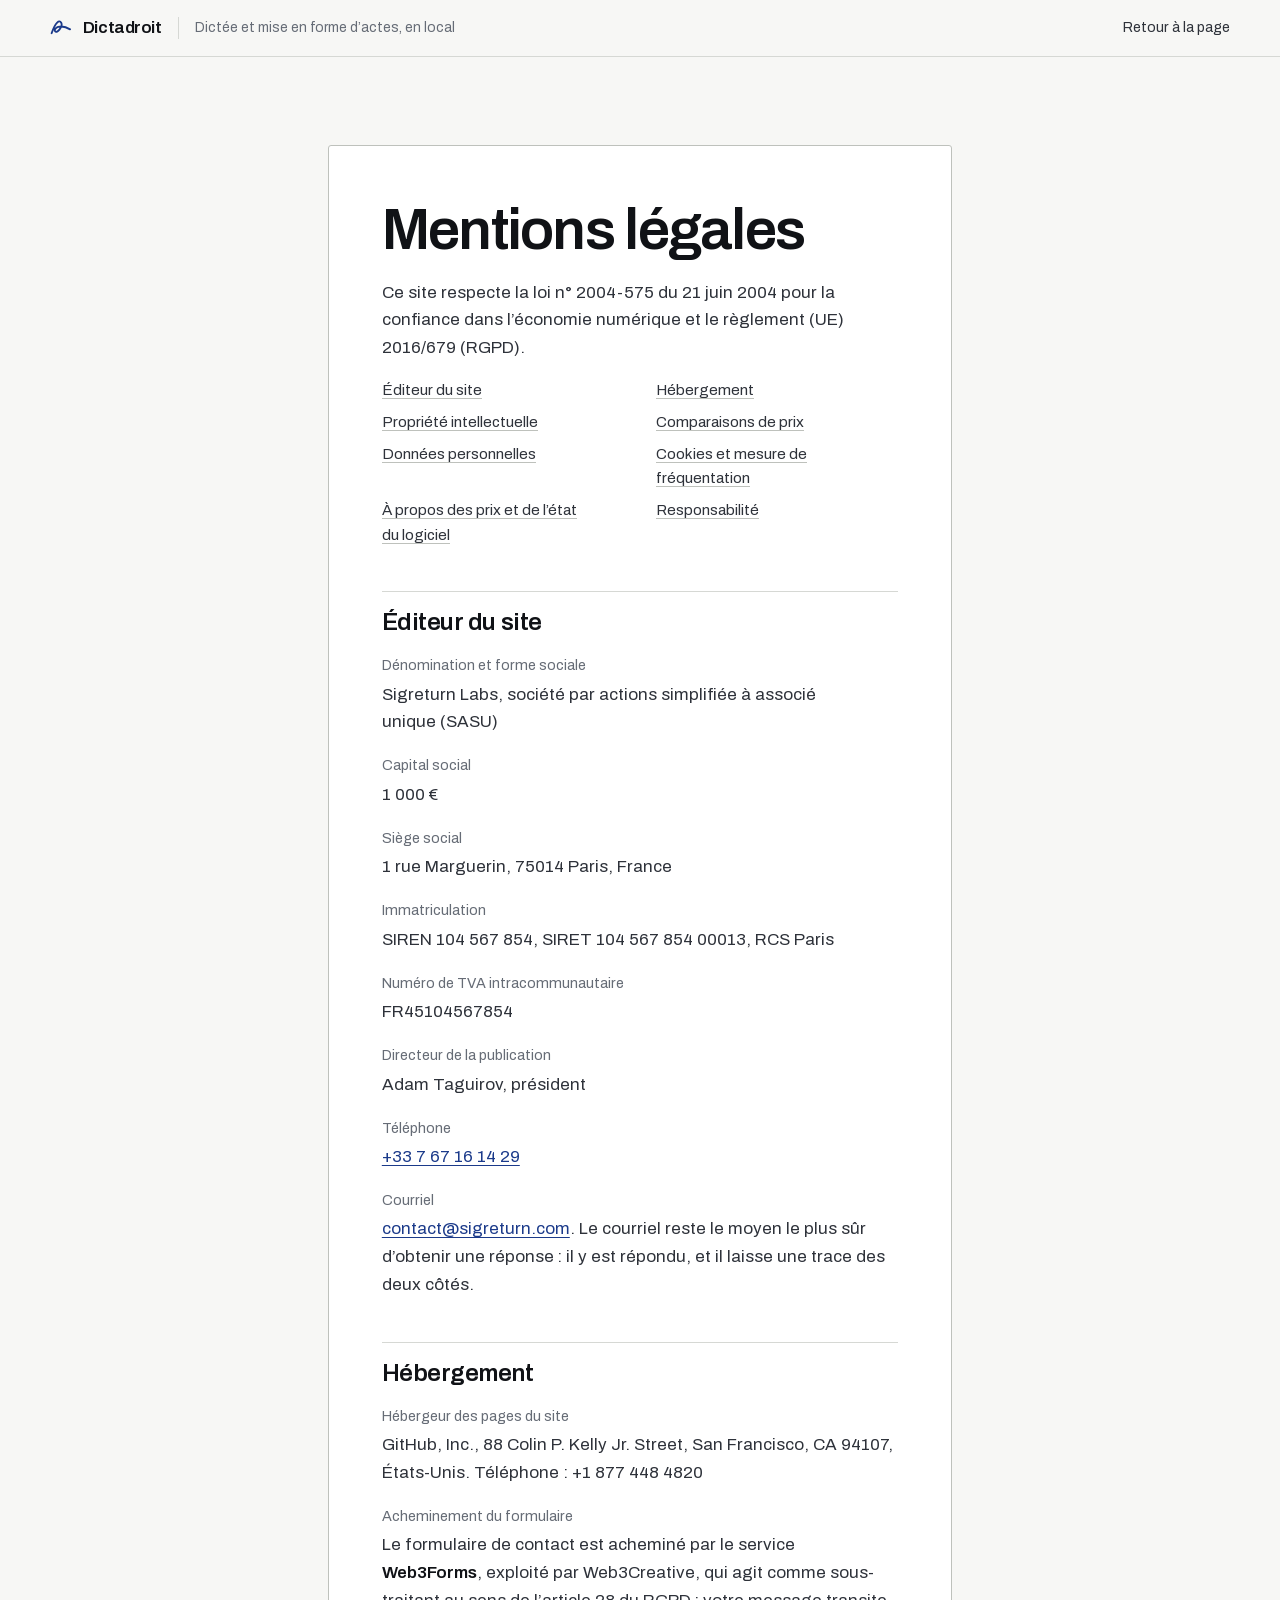
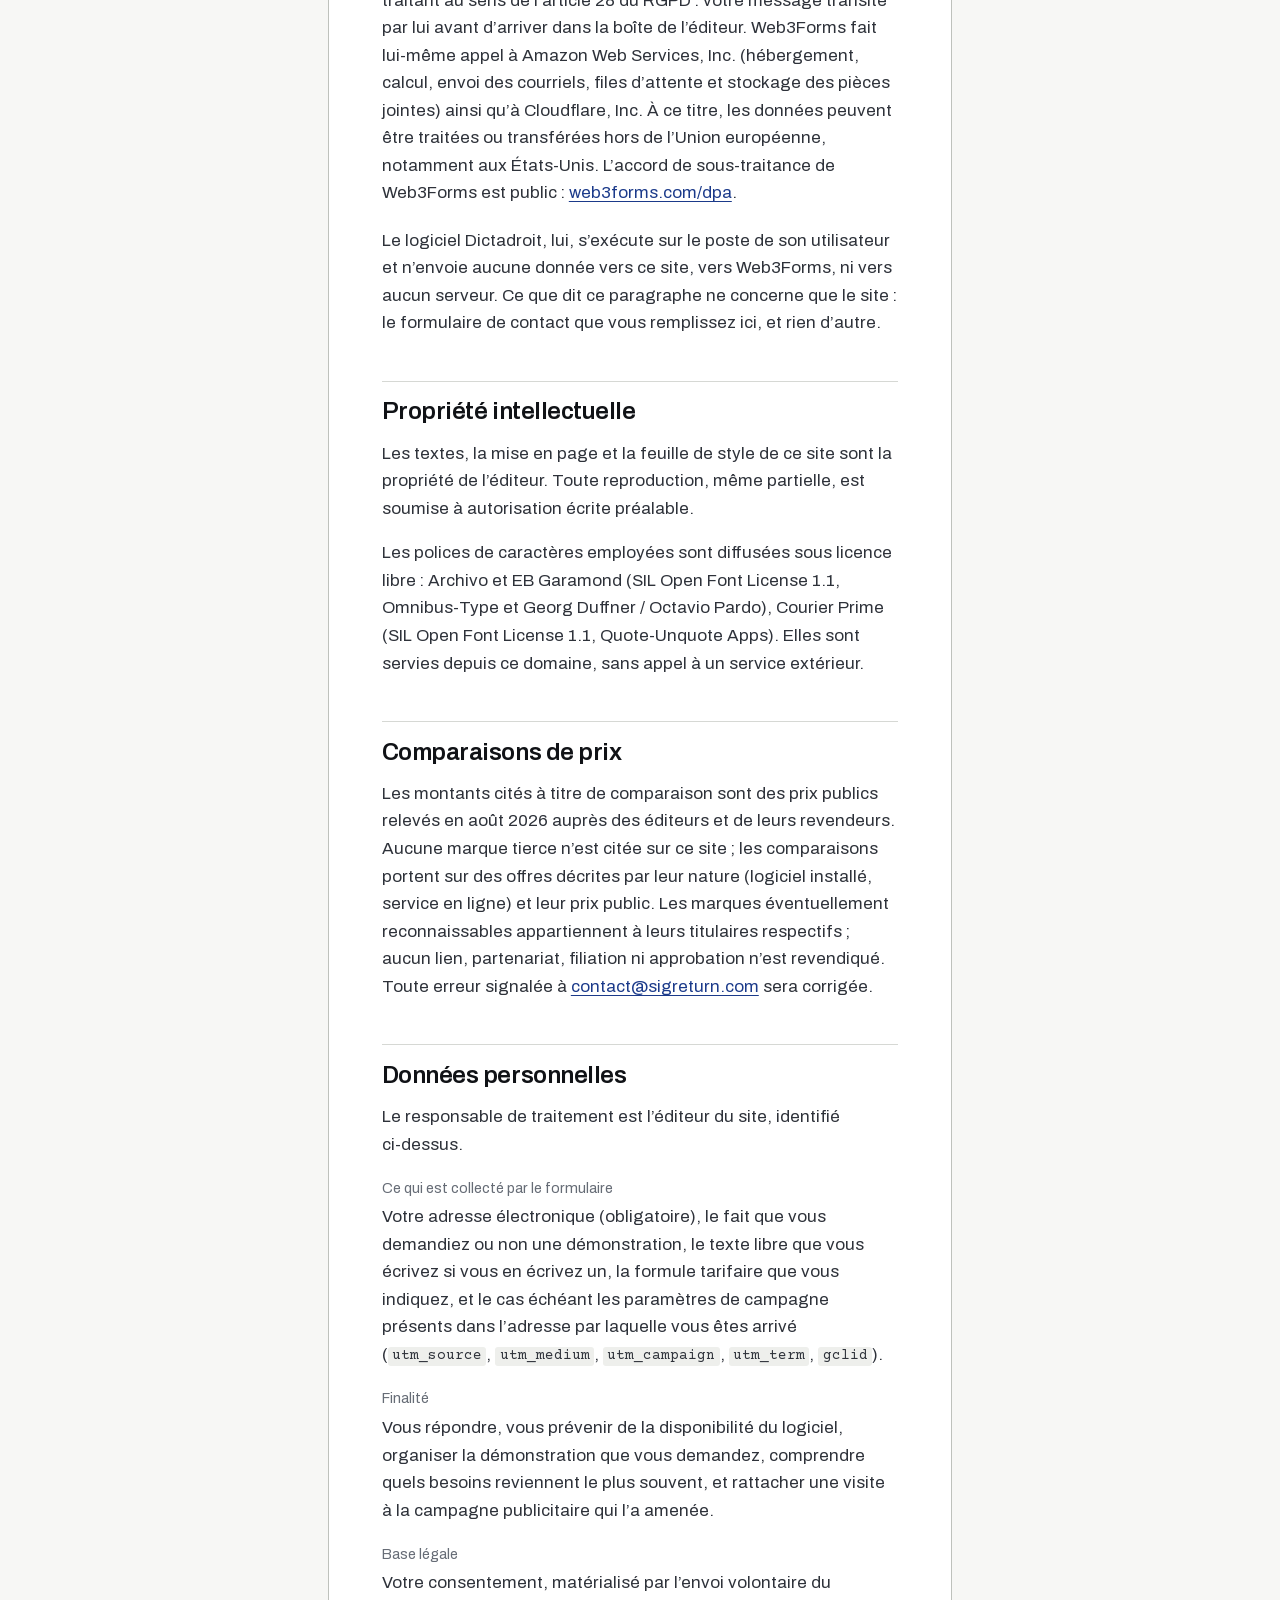
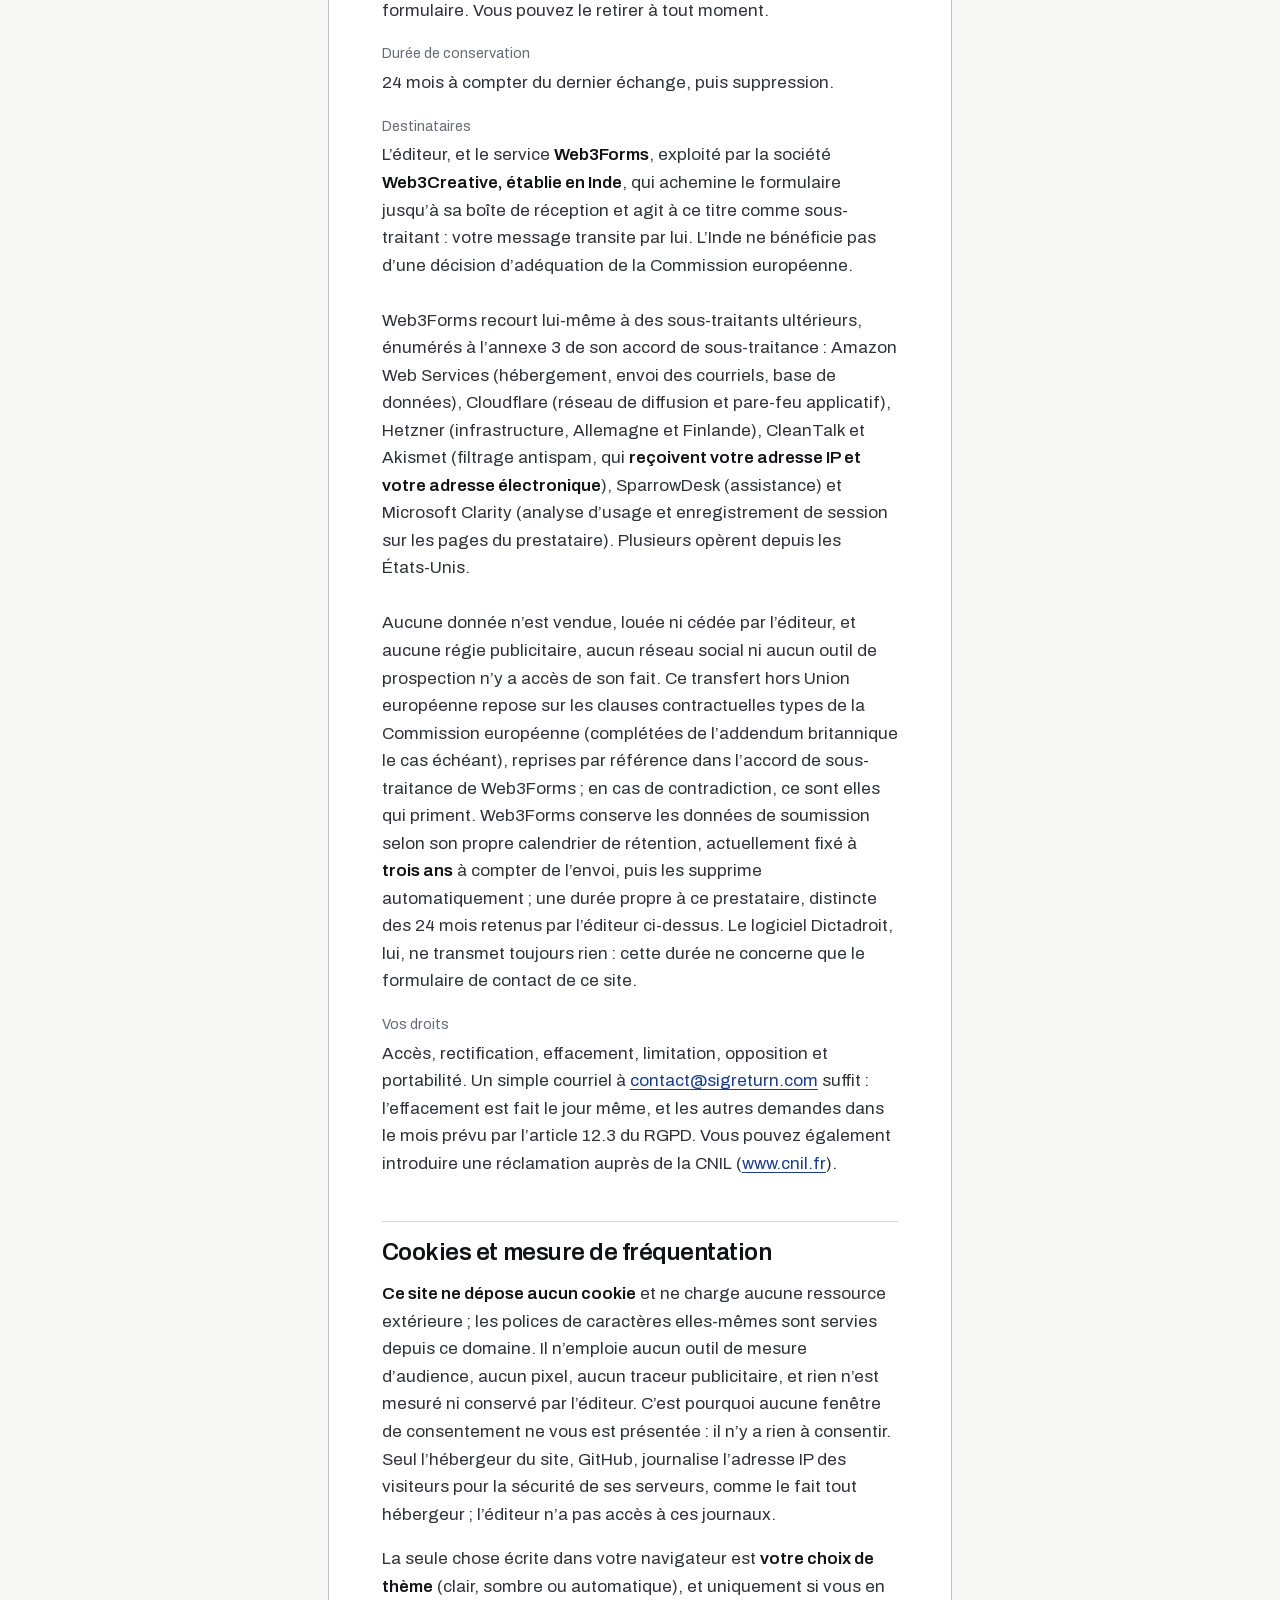
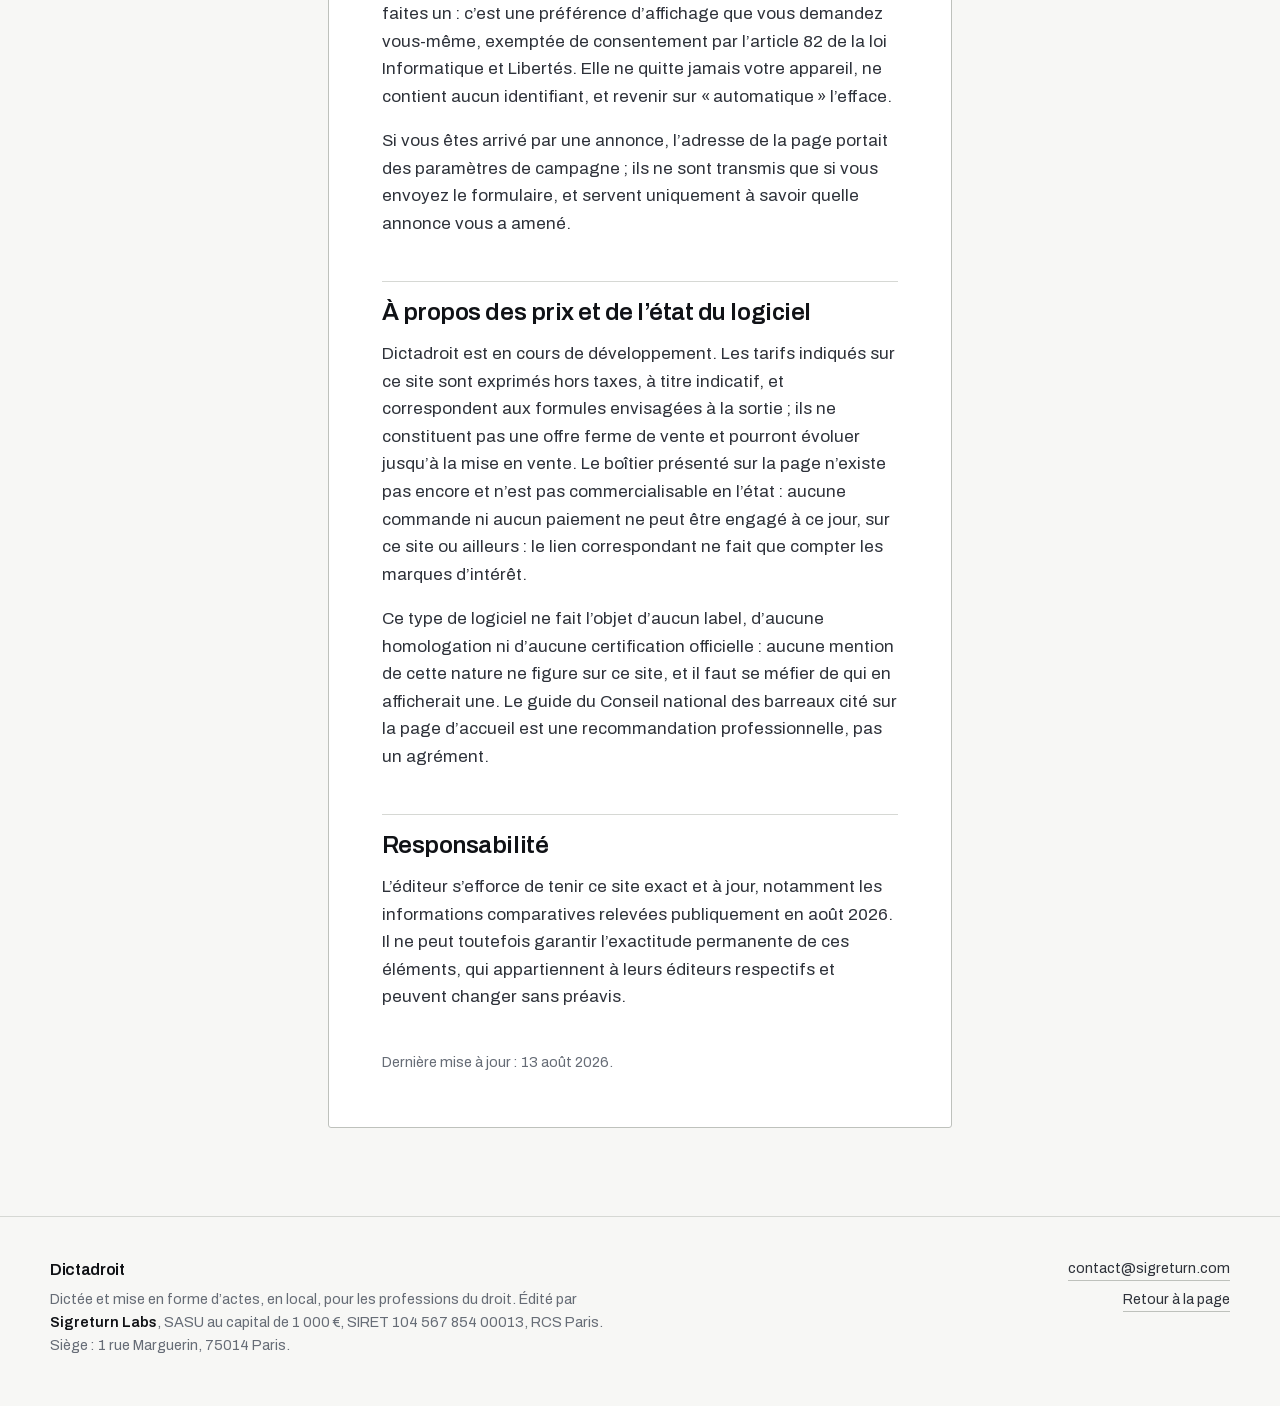
==== commit a73a91b2: "une seule mesure de texte, plus de double filet en annexe" ====
--- a/mentions-legales.html
+++ b/mentions-legales.html
@@ -29,7 +29,7 @@
 <meta name="description" content="Mentions légales, éditeur, hébergeur et traitement des données personnelles du site Dictadroit.">
 <link rel="icon" href="data:image/svg+xml,%3Csvg%20xmlns='http://www.w3.org/2000/svg'%20viewBox='0%200%2032%2032'%3E%3Crect%20width='32'%20height='32'%20fill='%23F7F7F5'/%3E%3Cpath%20d='M4%2023C9%209%2014%205%2016.5%209.5C19%2014%2011%2024%208.5%2020.5C6%2017%2015%2010%2028%2018'%20fill='none'%20stroke='%231B3A8A'%20stroke-width='2.6'%20stroke-linecap='round'%20stroke-linejoin='round'/%3E%3C/svg%3E">
 <link rel="preload" href="polices/archivo-400-latin.woff2" as="font" type="font/woff2" crossorigin>
-<link rel="stylesheet" href="dictadroit.css?v=fbadbf2e">
+<link rel="stylesheet" href="dictadroit.css?v=754654e4">
 
 <!-- Le theme choisi doit etre pose AVANT le premier rendu, sinon la page
      s'affiche dans le mauvais thema puis bascule sous les yeux du visiteur.
--- a/dictadroit.css
+++ b/dictadroit.css
@@ -102,6 +102,14 @@
   --machine: "Courier Prime", "Courier New", ui-monospace, monospace;
 
   --rayon: 3px;
+  /* LA MESURE : la largeur d'une colonne de texte, et il n'y en a qu'une dans
+     toute la page. Mesuré sur la vraie police : 71 signes par ligne en
+     moyenne, 76 au plus. Tout bloc de prose la vaut ; le bloc de l'auteur la
+     vaut PLUS son dessin, jamais moins, ce qui garantit que les deux sections
+     lisent à la même mesure. Ne pas rentrer un paragraphe à l'intérieur d'une
+     colonne plus large : ça fabrique le vide à droite (voir la règle
+     d'alignement). C'est la colonne qu'on rétrécit. */
+  --mesure: 32rem;
   --ombre-feuille: 0 1px 2px rgb(var(--encre) / .05),
                    0 12px 28px -14px rgb(var(--encre) / .22);
   color-scheme: light;
@@ -249,12 +257,17 @@
 /* 🔴 LA REGLE D'ALIGNEMENT. Un bloc occupe TOUT le cadre, ou il est CENTRE.
    Jamais aligne a gauche avec du vide a droite : le vide se lit comme un
    oubli, pas comme une intention. `.colonne` est la forme centree ; ce qu'elle
-   contient reste ferre a gauche, c'est le BLOC qui se centre, pas le texte. */
-.colonne { max-width: 46rem; margin-inline: auto; }
-/* Seule la TETE s'elargit a la colonne : `.dire-suite` et `.legende-demo`
-   gardent leur mesure. La liste precedente les annulait par specificite
-   (0,2,0 contre 0,1,0) et les lignes montaient a 96 signes. */
-.colonne > .tete-section { max-width: none; }
+   contient reste ferre a gauche, c'est le BLOC qui se centre, pas le texte.
+
+   🔴 ET LE COROLLAIRE, QUI AVAIT ETE MANQUE : tout ce qui est DANS la colonne
+   va jusqu'a son bord. La tete allait a 46 rem, la prose s'arretait a 54ch et
+   le filet de cloture repartait a 46 rem : trois bords droits pour un seul
+   bloc, et 220 px de vide a droite du texte. On ne rentre pas le texte pour le
+   confort de lecture, ON RETRECIT LA COLONNE — la mesure devient la colonne.
+   C'est `--mesure`, et c'est la SEULE mesure de texte de la page : la colonne
+   de prose la vaut, et la colonne de l'auteur la vaut plus son dessin. */
+.colonne { max-width: var(--mesure); margin-inline: auto; }
+.colonne > * { max-width: none; }
 @media (min-width: 60rem) { .page { width: min(100% - 5rem, 1180px); } }
 
 .section { padding-block: clamp(3.25rem, 1.6rem + 5.4vw, 6.5rem); }
@@ -521,18 +534,25 @@
 }
 .local h2 { color: rgb(var(--inv-texte)); }
 .local-rang { display: grid; gap: clamp(2.25rem, 1rem + 4vw, 4rem); align-items: start; }
+/* Chaque colonne vaut LA MESURE, et l'espace qui reste passe dans la
+   gouttière. En `1fr 1fr` les colonnes faisaient 554 px, donc 77 signes par
+   ligne : trop long. Les textes portaient alors chacun leur propre `max-width`
+   pour se rattraper — 34ch, 30rem, 44ch, 42ch — et le bloc finissait avec
+   quatre bords droits différents. Une seule mesure, aucun rattrapage. */
 @media (min-width: 64rem) {
-  .local-rang { grid-template-columns: 1fr 1fr; gap: 4.5rem; }
+  .local-rang {
+    grid-template-columns: repeat(2, minmax(0, var(--mesure)));
+    justify-content: space-between; gap: 4.5rem;
+  }
 }
 .local-chapeau {
-  margin-top: 1.3rem; max-width: 34ch;
+  margin-top: 1.3rem;
   color: rgb(var(--inv-texte) / .78);
 }
 /* Les trente secondes, montrées au lieu d'être promises. Et la colonne de
    gauche cesse d'être vide sur 296 px. */
 .verif {
   list-style: none; margin: 1.9rem 0 0; padding: 0;
-  max-width: 30rem;
   counter-reset: verif;
 }
 .verif li {
@@ -553,7 +573,6 @@
 }
 .grille-intro {
   color: rgb(var(--inv-sourdine)); font-size: 0.95rem; margin-bottom: 1.4rem;
-  max-width: 44ch;
 }
 /* Ce que demande la grille, puis ce qu'on y répond. C'était un tableau de
    quatre lignes, intitulé à gauche en Archivo, réponse à droite en Garamond :
@@ -566,7 +585,6 @@
   font-size: clamp(1.12rem, 1.02rem + 0.4vw, 1.32rem);
   line-height: 1.45;
   color: rgb(var(--inv-texte));
-  max-width: 42ch;
 }
 .local :focus-visible { outline-color: rgb(var(--inv-accent)); }
 
@@ -580,10 +598,10 @@
    moitié gauche de la page et laissait l'autre vide. Deux voix côte à côte,
    comme dans le bloc inversé, sans qu'aucune ne devienne une colonne
    d'étiquettes. */
-.dire-suite {
-  display: grid; gap: 1.15rem;
-  max-width: 54ch;
-}
+/* PAS de `max-width` ici : la colonne EST la mesure. Une mesure posée sur le
+   paragraphe alors que la tête et le filet vont plus loin, c'est le vide à
+   droite qu'on cherche à éviter. */
+.dire-suite { display: grid; gap: 1.15rem; }
 .dire-suite p { margin: 0; }
 
 /* Les deux voix ne s'affrontent plus en colonnes : elles se suivent DANS la
@@ -619,7 +637,6 @@
 }
 .legende-demo p {
   margin: 0;
-  max-width: 46ch;
   font-family: var(--acte);
   font-size: clamp(1.05rem, 0.98rem + 0.35vw, 1.25rem);
   line-height: 1.4;
@@ -796,10 +813,14 @@
   height: auto;
   margin: 0.1rem 1.15rem 0.5rem 0;
 }
+/* La colonne de l'auteur vaut LA MESURE, plus le dessin et sa gouttière : son
+   texte lit donc exactement à la même mesure que la prose de la section
+   précédente, et ce n'est pas une coïncidence à entretenir à la main. */
 @media (min-width: 40rem) {
+  .auteur .colonne { max-width: calc(var(--mesure) + 12rem + 2rem); }
   .auteur-rang {
     display: grid; grid-template-columns: 12rem minmax(0, 1fr);
-    gap: 2.2rem; align-items: start;
+    gap: 2rem; align-items: start;
   }
   /* le débourrage devient un ITEM DE GRILLE s'il reste affiché, donc une
      troisième cellule vide qui allonge la section pour rien. */
@@ -812,7 +833,7 @@
    ⚠️ PAS de `display: grid` ici : une grille ouvre son propre contexte de
    formatage, le texte cesserait d'habiller le dessin flottant sous 40 rem et
    se contenterait d'être poussé à côté. Marges entre paragraphes, donc. */
-.auteur-dire p { margin: 0; max-width: 62ch; }
+.auteur-dire p { margin: 0; }
 .auteur-dire p + p { margin-top: 1.1rem; }
 
 /* ─────────────────────────────────────────────────── 13. formulaire ─── */
@@ -822,7 +843,10 @@
   border: 1px solid rgb(var(--filet-net));
   border-radius: var(--rayon);
   padding: clamp(1.5rem, 0.8rem + 3vw, 3.5rem);
-  max-width: 46rem; margin-inline: auto;
+  /* la carte vaut LA MESURE plus ses marges intérieures : son texte lit donc
+     à la même mesure que le reste de la page, et la note de bas de carte n'a
+     plus besoin d'une largeur à elle pour rattraper le coup. */
+  max-width: calc(var(--mesure) + 7rem); margin-inline: auto;
 }
 .formulaire { margin-top: 0.5rem; }
 .champ { margin-bottom: 1.5rem; }
@@ -909,10 +933,12 @@
 .formule-prix { color: rgb(var(--sourdine)); }
 
 .mention-rgpd {
-  max-width: 52ch;   /* 101 signes par ligne sans elle, dans le plus petit corps */
   margin-top: 1.5rem; padding-top: 1.25rem;
   border-top: 1px solid rgb(var(--filet));
-  font-size: 0.9rem; color: rgb(var(--sourdine));
+  /* d'un cran au-dessus de la note : elle tient maintenant toute la largeur de
+     la carte, et à 0,86 rem la ligne montait à 89 signes. Palier existant du
+     système (texte secondaire), pas une valeur de plus. */
+  font-size: 0.95rem; color: rgb(var(--sourdine));
 }
 
 /* ───────────────────────────────────────────────────────── 14. pied ─── */
@@ -947,7 +973,7 @@
   border: 1px solid rgb(var(--filet-net));
   border-radius: var(--rayon);
   padding: clamp(1.6rem, 0.9rem + 3vw, 3.5rem);
-  max-width: 46rem; margin-inline: auto;
+  max-width: calc(var(--mesure) + 7rem); margin-inline: auto;
 }
 .feuillet-cadre h1 { margin-bottom: 1.2rem; }
 .feuillet-cadre .actions { margin-top: 2rem; }
@@ -987,7 +1013,11 @@
 
 /* Sommaire des pages annexes : 4 700 px au bureau et 6 000 sur telephone sans
    un seul point de repere, c'est une page qu'on subit au lieu de la consulter. */
-.sommaire { margin: 0 0 2.5rem; padding-bottom: 1.5rem; border-bottom: 1px solid rgb(var(--filet)); }
+/* PAS de filet sous le sommaire : le premier `h2` porte déjà le sien, et les
+   deux se retrouvaient à 44 px l'un de l'autre en haut de la page — un double
+   séparateur pour une seule frontière. La règle est désormais uniforme : UN
+   filet par section, porté par son titre, y compris le premier. */
+.sommaire { margin: 0 0 2.5rem; }
 .sommaire ul {
   list-style: none; margin: 0; padding: 0;
   display: grid; gap: 0.45rem 2rem; font-size: 0.95rem;
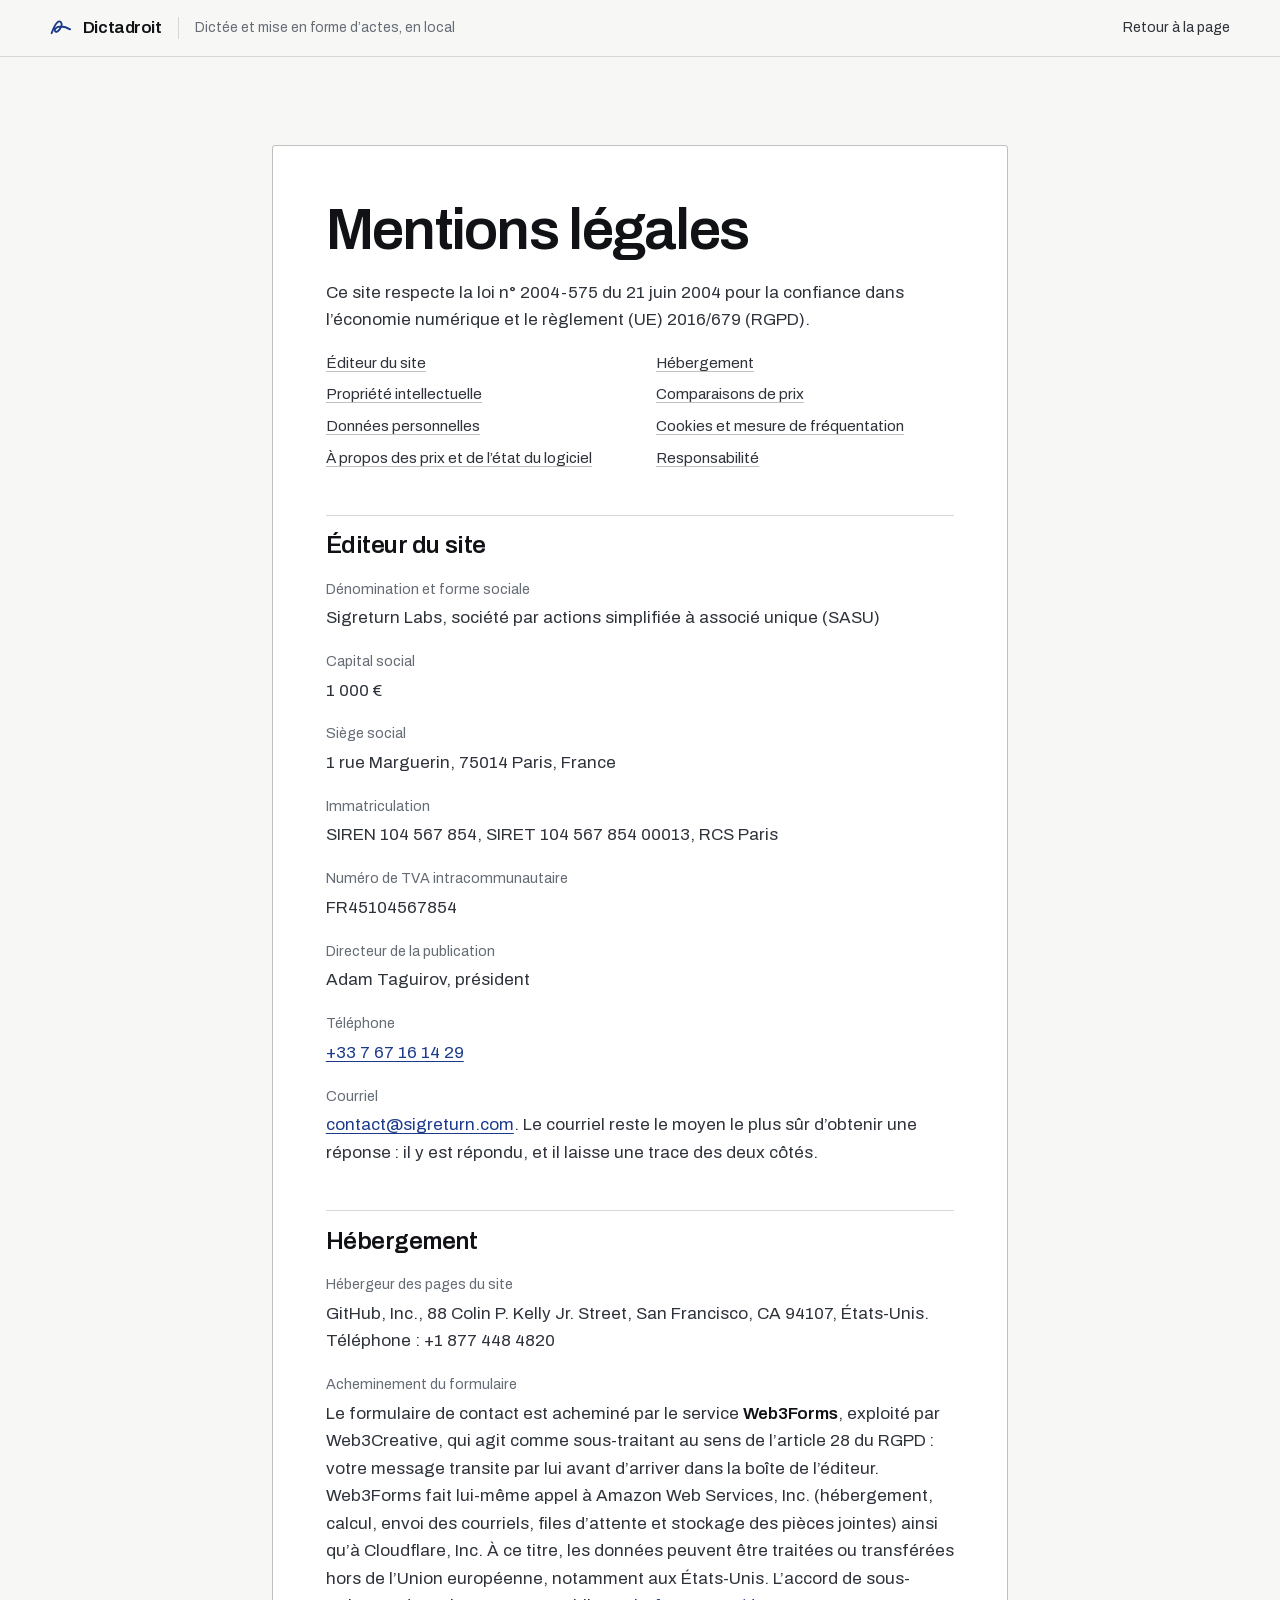
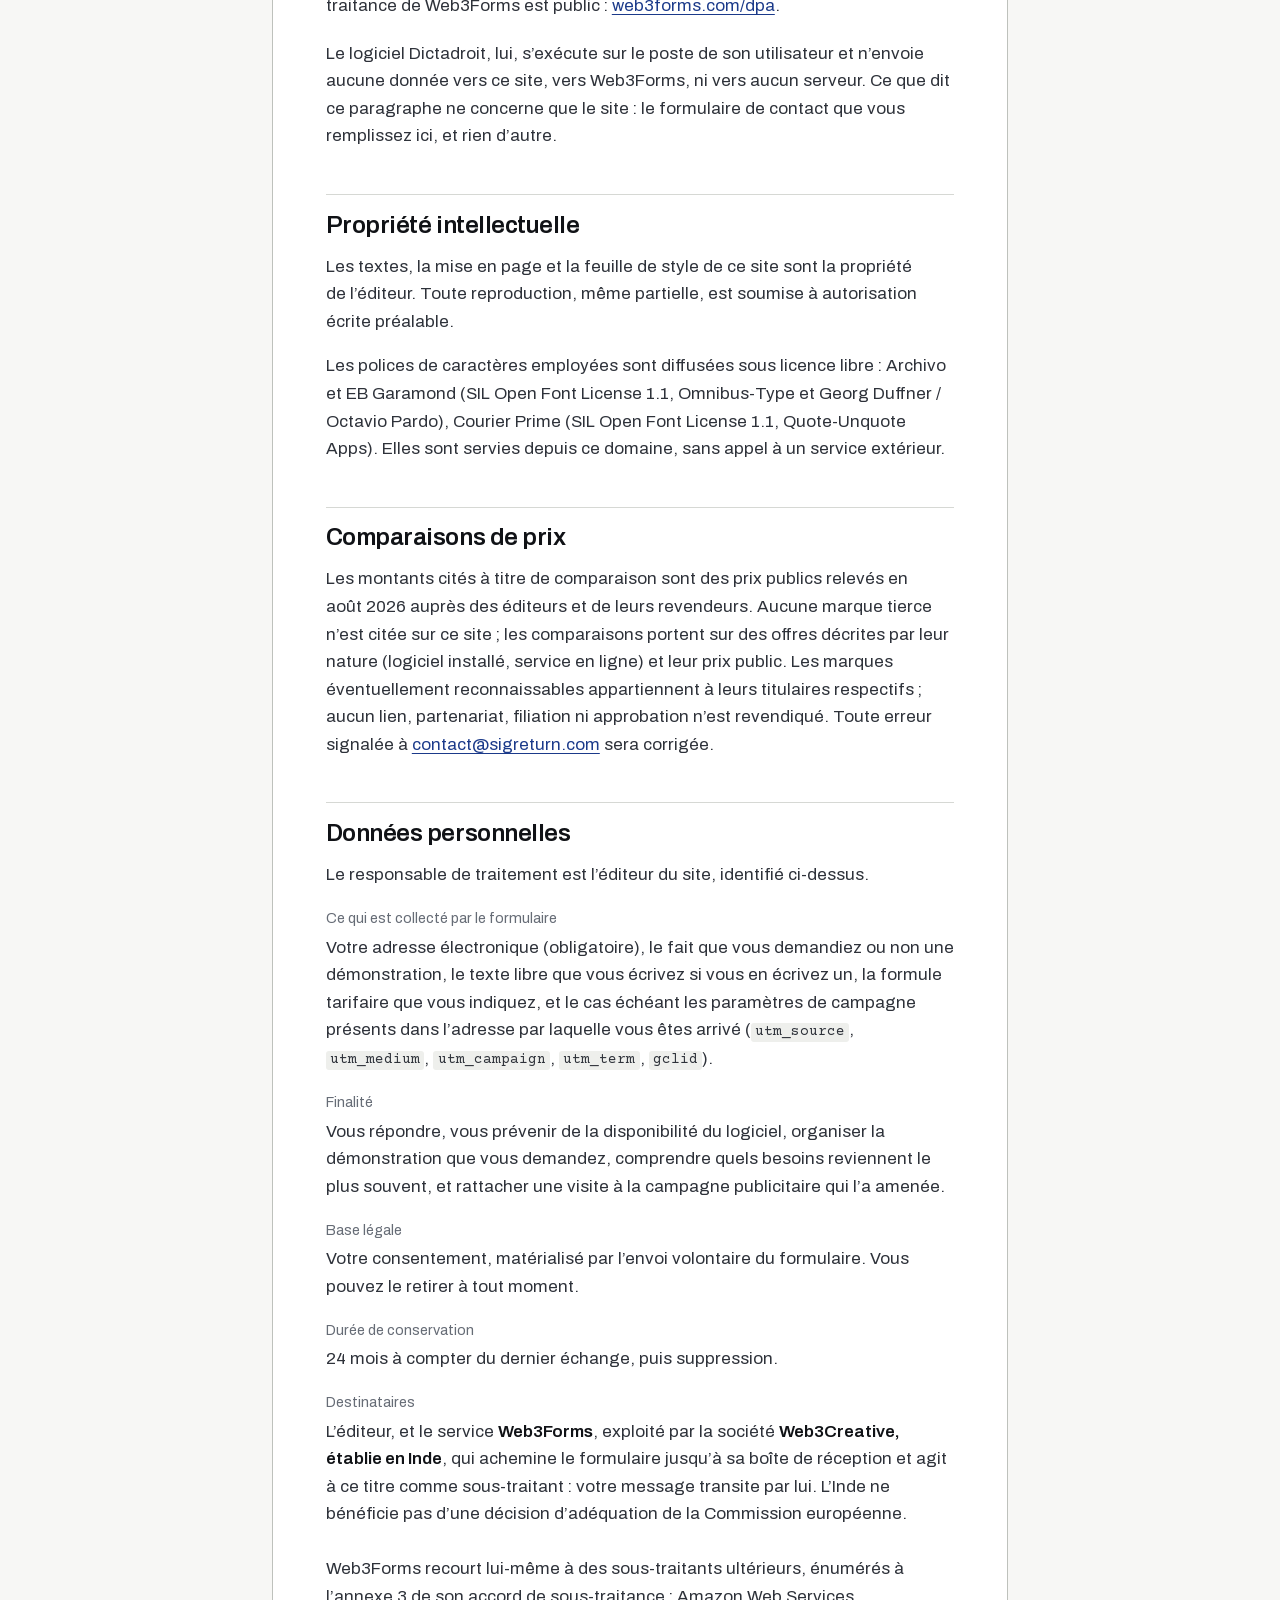
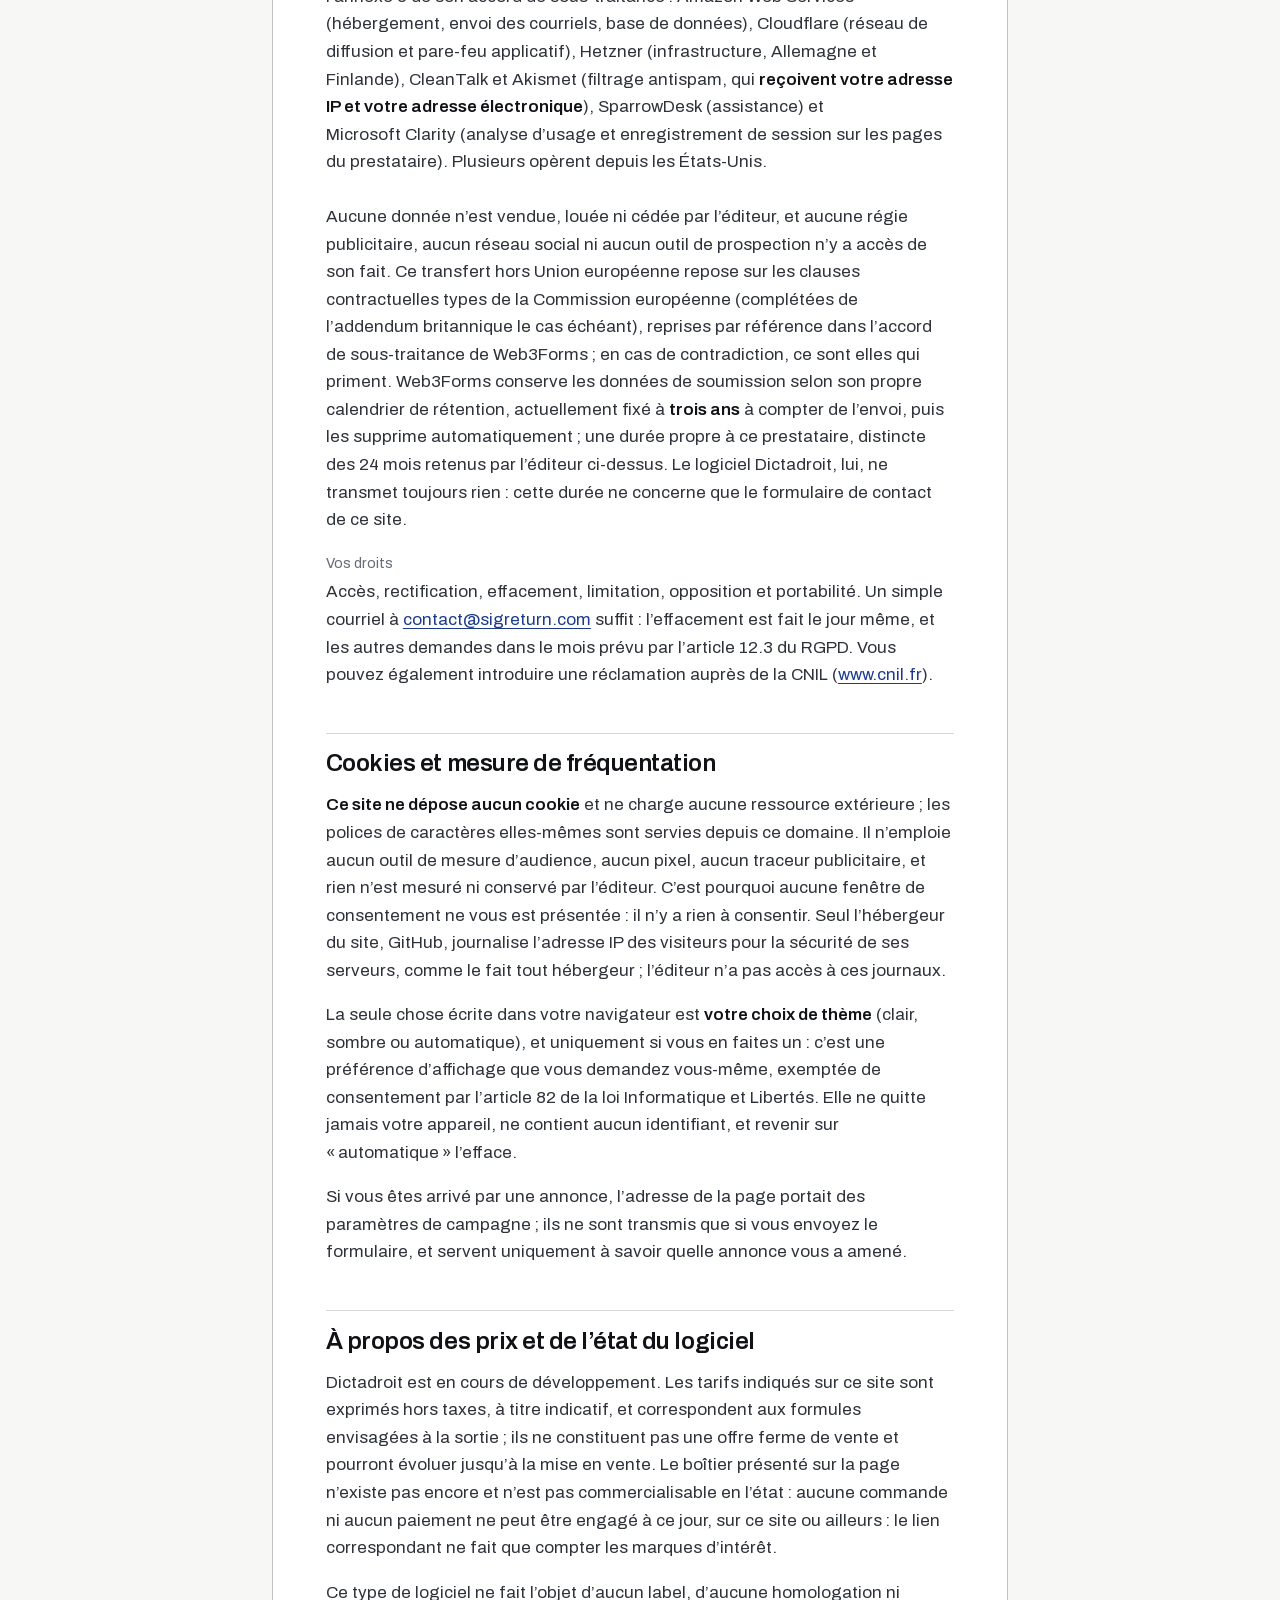
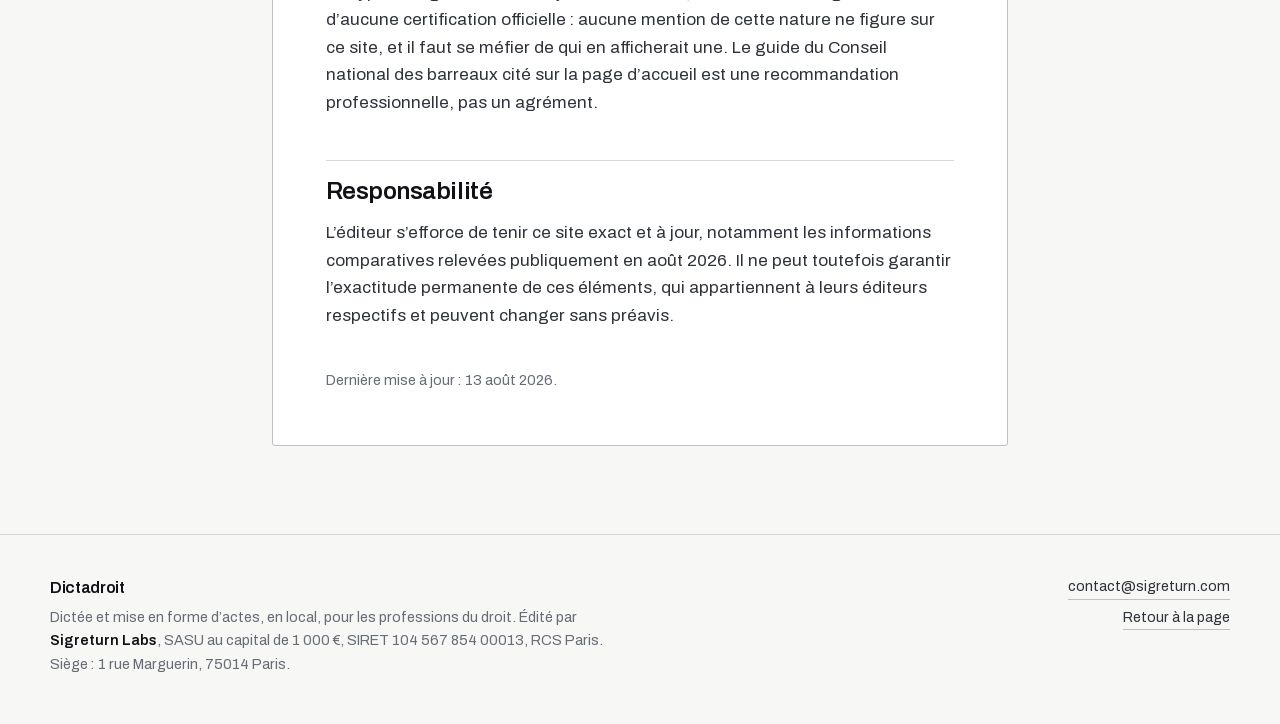
==== commit 187b338f: "container elargi a 46 rem, titre de l'auteur centre" ====
--- a/mentions-legales.html
+++ b/mentions-legales.html
@@ -29,7 +29,7 @@
 <meta name="description" content="Mentions légales, éditeur, hébergeur et traitement des données personnelles du site Dictadroit.">
 <link rel="icon" href="data:image/svg+xml,%3Csvg%20xmlns='http://www.w3.org/2000/svg'%20viewBox='0%200%2032%2032'%3E%3Crect%20width='32'%20height='32'%20fill='%23F7F7F5'/%3E%3Cpath%20d='M4%2023C9%209%2014%205%2016.5%209.5C19%2014%2011%2024%208.5%2020.5C6%2017%2015%2010%2028%2018'%20fill='none'%20stroke='%231B3A8A'%20stroke-width='2.6'%20stroke-linecap='round'%20stroke-linejoin='round'/%3E%3C/svg%3E">
 <link rel="preload" href="polices/archivo-400-latin.woff2" as="font" type="font/woff2" crossorigin>
-<link rel="stylesheet" href="dictadroit.css?v=754654e4">
+<link rel="stylesheet" href="dictadroit.css?v=e19bc4f6">
 
 <!-- Le theme choisi doit etre pose AVANT le premier rendu, sinon la page
      s'affiche dans le mauvais thema puis bascule sous les yeux du visiteur.
--- a/dictadroit.css
+++ b/dictadroit.css
@@ -102,14 +102,22 @@
   --machine: "Courier Prime", "Courier New", ui-monospace, monospace;
 
   --rayon: 3px;
-  /* LA MESURE : la largeur d'une colonne de texte, et il n'y en a qu'une dans
-     toute la page. Mesuré sur la vraie police : 71 signes par ligne en
-     moyenne, 76 au plus. Tout bloc de prose la vaut ; le bloc de l'auteur la
-     vaut PLUS son dessin, jamais moins, ce qui garantit que les deux sections
-     lisent à la même mesure. Ne pas rentrer un paragraphe à l'intérieur d'une
-     colonne plus large : ça fabrique le vide à droite (voir la règle
-     d'alignement). C'est la colonne qu'on rétrécit. */
-  --mesure: 32rem;
+  /* LA MESURE : la largeur d'UN BLOC de la page, et il n'y en a qu'une. Les
+     colonnes de prose, les deux colonnes du bloc inversé, le bloc de l'auteur,
+     la carte de contact et les pages annexes la valent toutes : un seul gabarit
+     pour tout le site. Ce qui est DANS un bloc va jusqu'à son bord — on ne
+     rentre pas un paragraphe à l'intérieur d'un bloc plus large, ça fabrique le
+     vide à droite (voir la règle d'alignement) ; c'est le bloc qu'on ajuste.
+     🔴 46 rem, ET PAS MOINS. Mesuré à 32, 35, 37, 39 et 42 rem : en dessous, le
+     titre de la section de démonstration se casse en TROIS lignes, et il ne
+     tient sur deux qu'à partir de 46. Une colonne étroite au milieu d'un cadre
+     de 1 180 px n'achète qu'un titre haché.
+     Contrepartie assumée et mesurée : la prose y va jusqu'à ~100 signes par
+     ligne, au-dessus des 75 recommandés. Elle est tenue par des paragraphes
+     COURTS (2 à 4 lignes) et un interligne de 1,62 ; c'est ce qui la rend
+     lisible malgré la longueur. Rallonger les paragraphes de cette section
+     rouvrirait le problème que la largeur cache. */
+  --mesure: 46rem;
   --ombre-feuille: 0 1px 2px rgb(var(--encre) / .05),
                    0 12px 28px -14px rgb(var(--encre) / .22);
   color-scheme: light;
@@ -797,7 +805,14 @@
    pixels chromatiques), la règle n'aurait strictement aucun effet.
    PAS d'effet de survol : ce portrait n'est pas un contrôle et ne mène nulle
    part ; l'agrandir au survol y inventerait une affordance qui n'existe pas. */
-.auteur-titre { margin-bottom: clamp(1.2rem, 0.85rem + 1.1vw, 1.7rem); }
+/* Le seul titre centré de la page, et c'est voulu : cette section n'annonce
+   pas une fonction du logiciel, elle présente quelqu'un. Le titre se pose au
+   milieu de son bloc comme l'en-tête d'une lettre, et le dessin qui le suit
+   n'a plus à se disputer la première ligne avec lui. */
+.auteur-titre {
+  text-align: center;
+  margin-bottom: clamp(1.4rem, 1rem + 1.3vw, 2rem);
+}
 
 /* Sous 40 rem, le dessin FLOTTE et le texte l'habille. Empilé, il redevenait
    un bloc posé tout en haut avec du vide à sa droite — les deux défauts qu'on
@@ -817,7 +832,6 @@
    texte lit donc exactement à la même mesure que la prose de la section
    précédente, et ce n'est pas une coïncidence à entretenir à la main. */
 @media (min-width: 40rem) {
-  .auteur .colonne { max-width: calc(var(--mesure) + 12rem + 2rem); }
   .auteur-rang {
     display: grid; grid-template-columns: 12rem minmax(0, 1fr);
     gap: 2rem; align-items: start;
@@ -843,10 +857,10 @@
   border: 1px solid rgb(var(--filet-net));
   border-radius: var(--rayon);
   padding: clamp(1.5rem, 0.8rem + 3vw, 3.5rem);
-  /* la carte vaut LA MESURE plus ses marges intérieures : son texte lit donc
-     à la même mesure que le reste de la page, et la note de bas de carte n'a
-     plus besoin d'une largeur à elle pour rattraper le coup. */
-  max-width: calc(var(--mesure) + 7rem); margin-inline: auto;
+  /* la carte vaut la même largeur que les colonnes de la page : un seul
+     gabarit de bloc pour tout le site, et la note de bas de carte n'a plus
+     besoin d'une largeur à elle pour rattraper le coup. */
+  max-width: var(--mesure); margin-inline: auto;
 }
 .formulaire { margin-top: 0.5rem; }
 .champ { margin-bottom: 1.5rem; }
@@ -973,7 +987,7 @@
   border: 1px solid rgb(var(--filet-net));
   border-radius: var(--rayon);
   padding: clamp(1.6rem, 0.9rem + 3vw, 3.5rem);
-  max-width: calc(var(--mesure) + 7rem); margin-inline: auto;
+  max-width: var(--mesure); margin-inline: auto;
 }
 .feuillet-cadre h1 { margin-bottom: 1.2rem; }
 .feuillet-cadre .actions { margin-top: 2rem; }
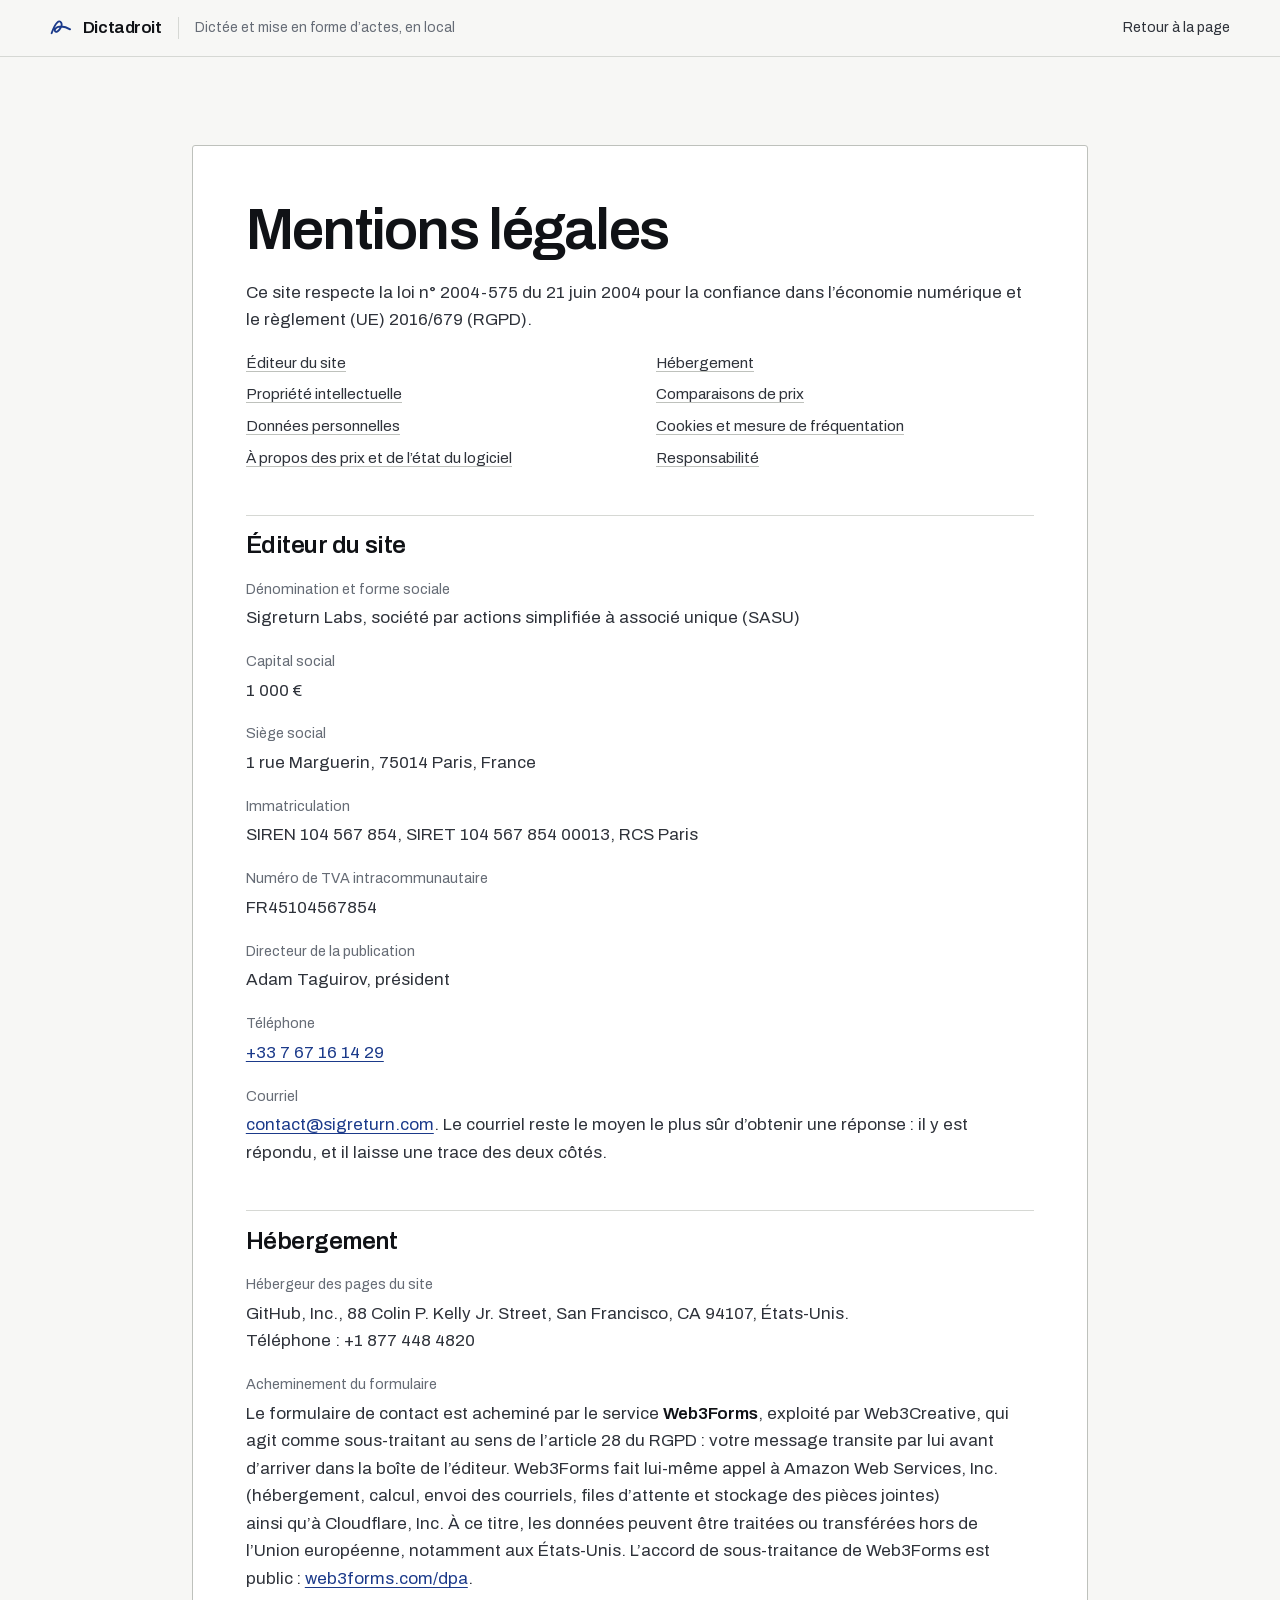
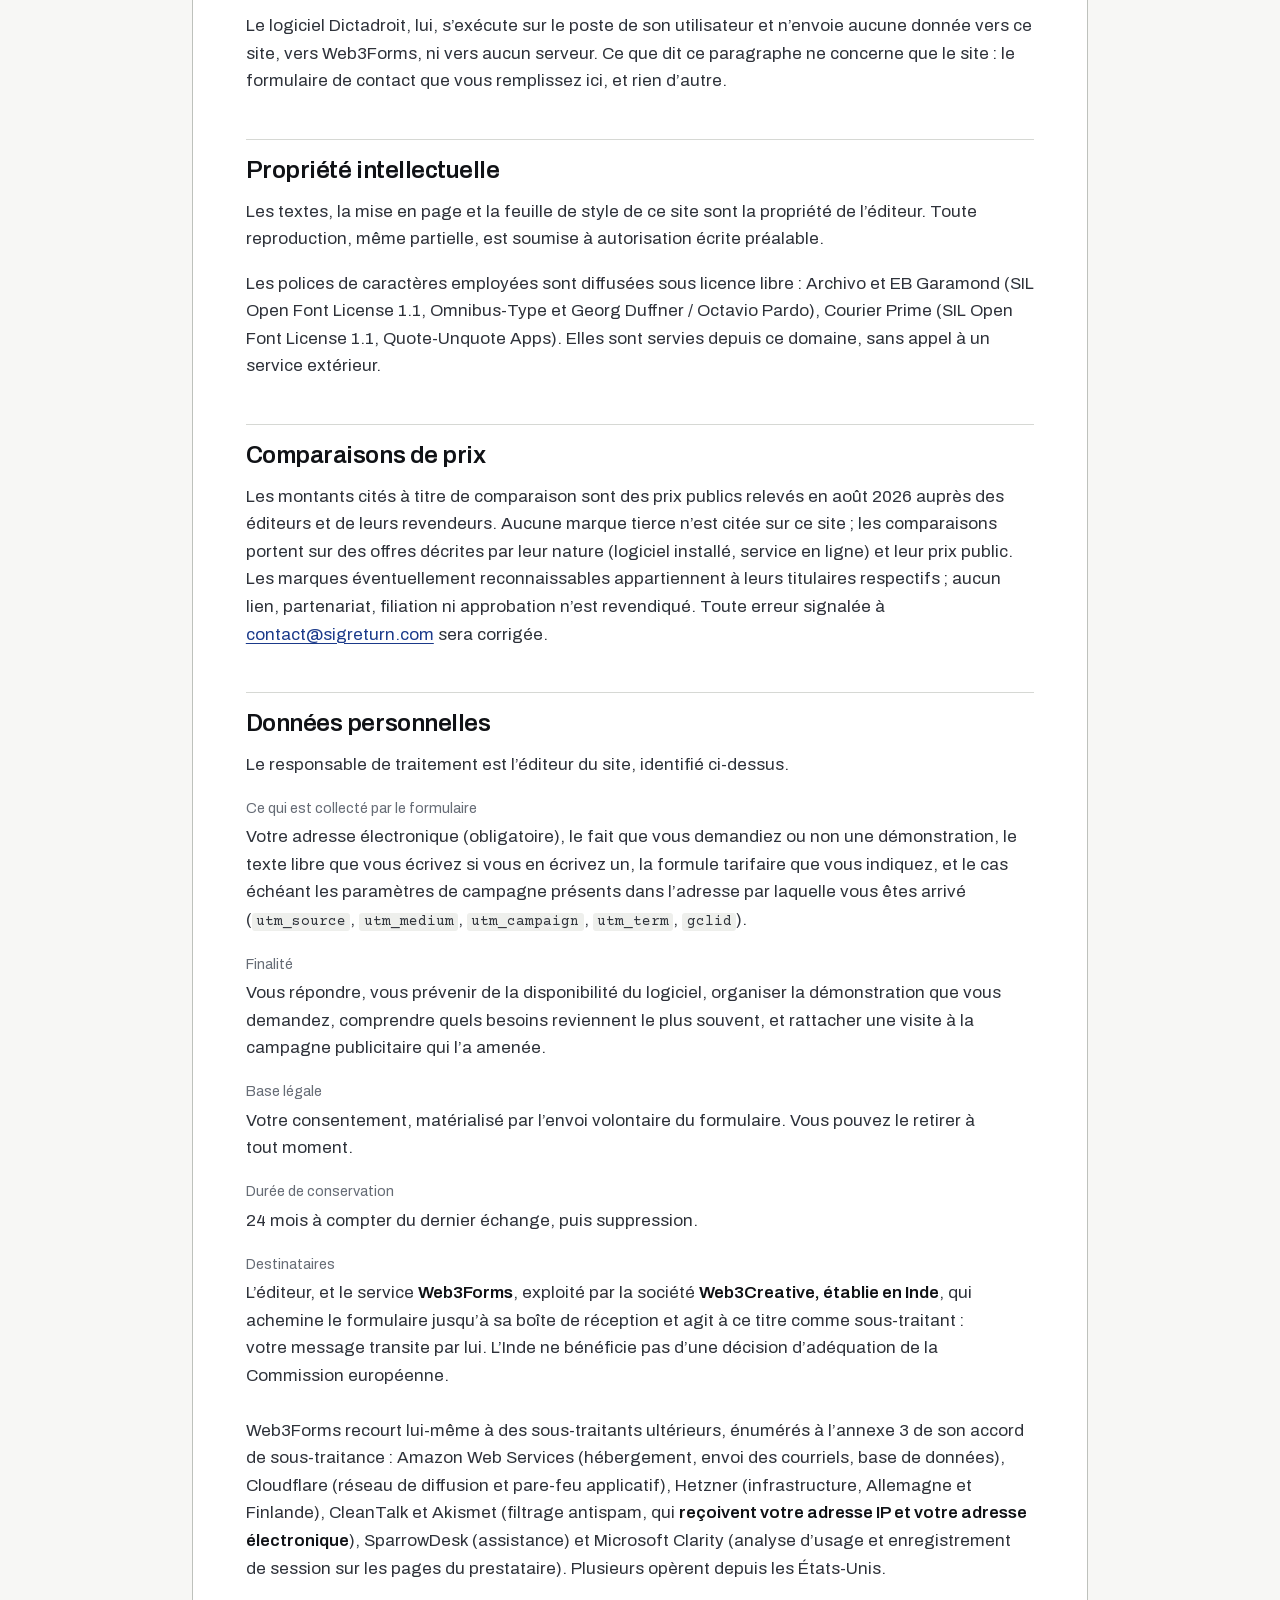
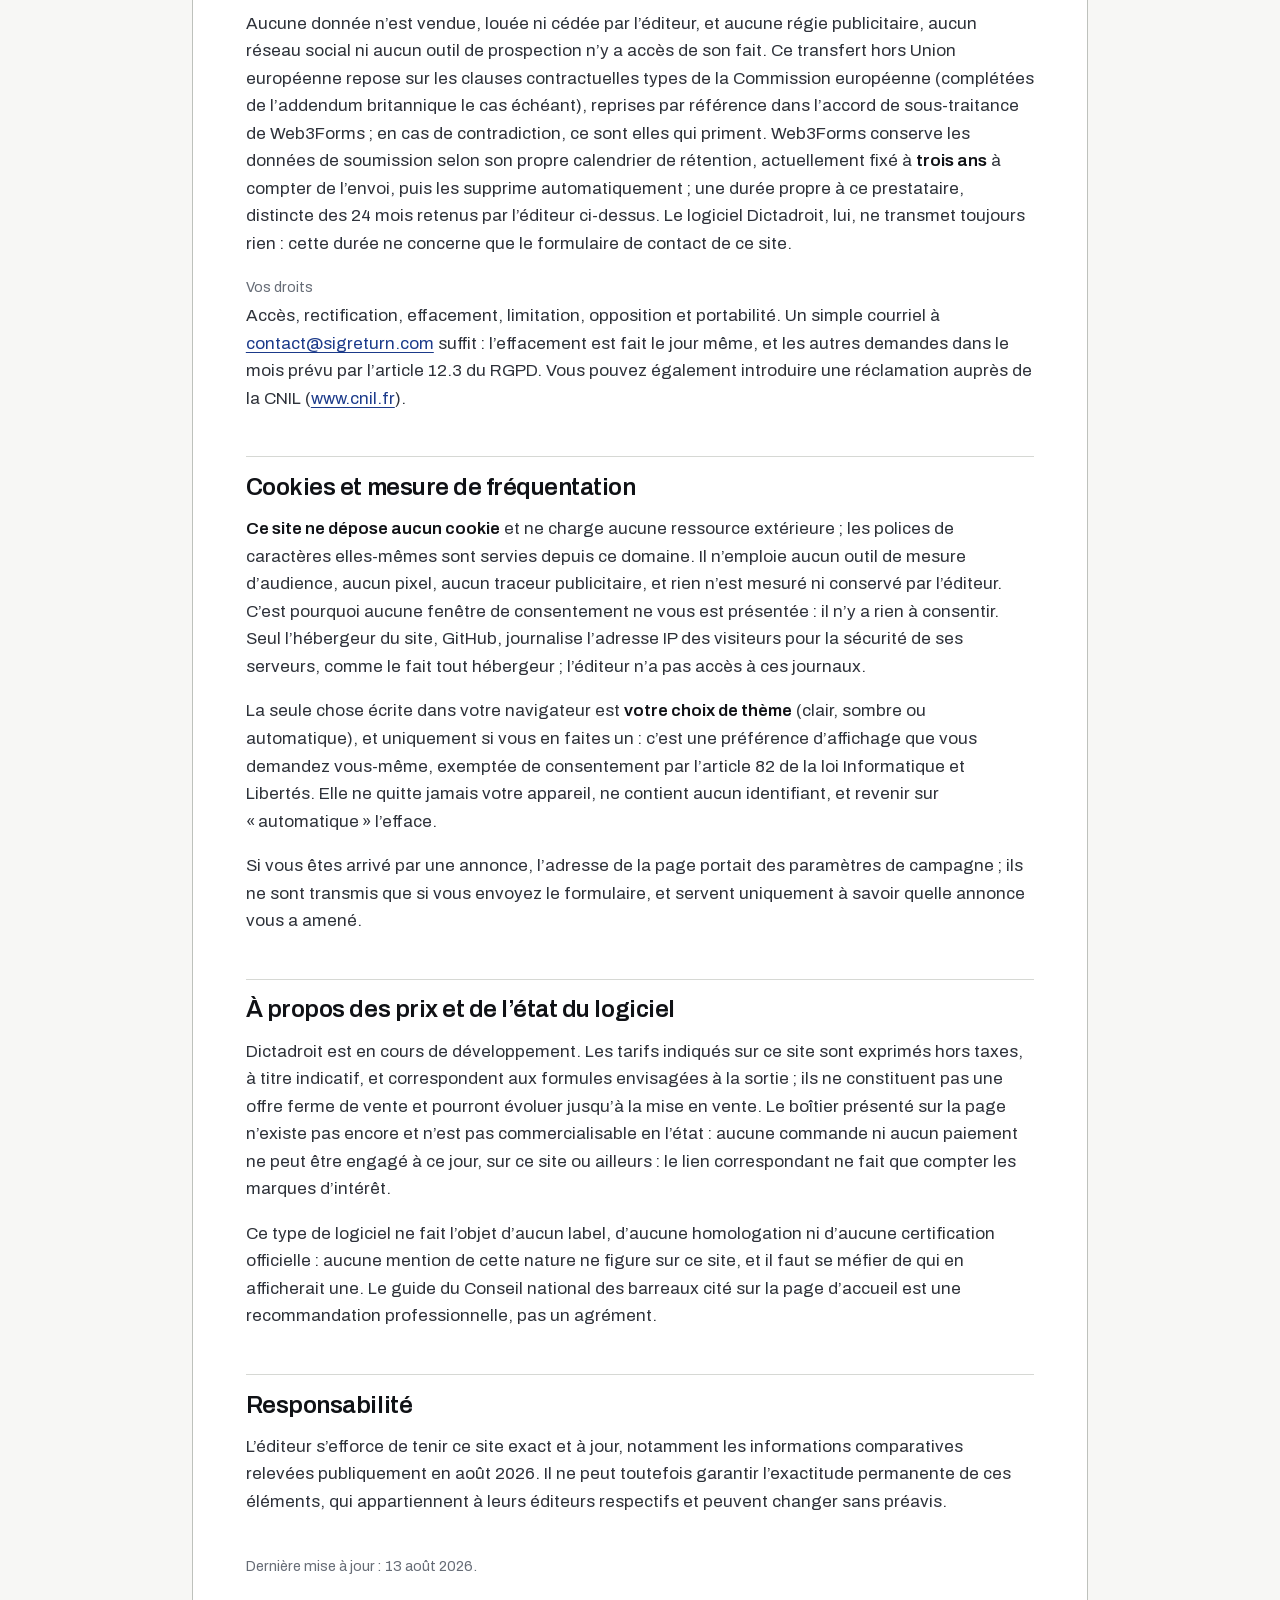
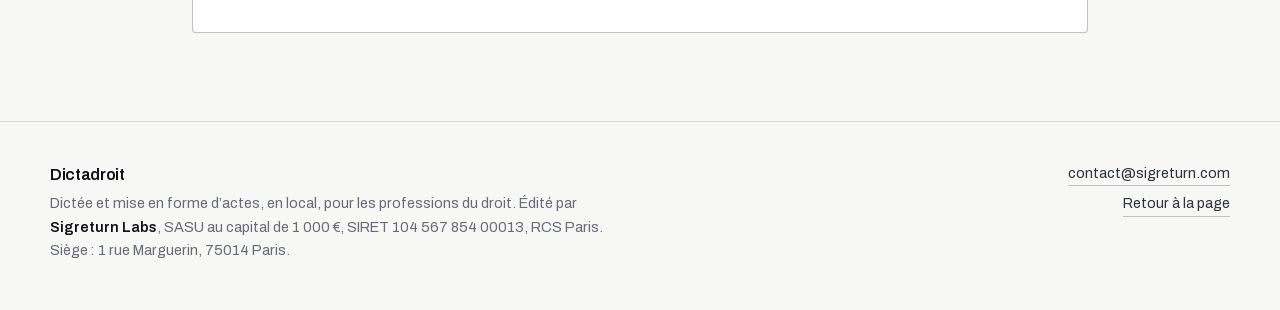
==== commit 63889ad6: "les pages annexes passent a 56 rem" ====
--- a/mentions-legales.html
+++ b/mentions-legales.html
@@ -29,7 +29,7 @@
 <meta name="description" content="Mentions légales, éditeur, hébergeur et traitement des données personnelles du site Dictadroit.">
 <link rel="icon" href="data:image/svg+xml,%3Csvg%20xmlns='http://www.w3.org/2000/svg'%20viewBox='0%200%2032%2032'%3E%3Crect%20width='32'%20height='32'%20fill='%23F7F7F5'/%3E%3Cpath%20d='M4%2023C9%209%2014%205%2016.5%209.5C19%2014%2011%2024%208.5%2020.5C6%2017%2015%2010%2028%2018'%20fill='none'%20stroke='%231B3A8A'%20stroke-width='2.6'%20stroke-linecap='round'%20stroke-linejoin='round'/%3E%3C/svg%3E">
 <link rel="preload" href="polices/archivo-400-latin.woff2" as="font" type="font/woff2" crossorigin>
-<link rel="stylesheet" href="dictadroit.css?v=e19bc4f6">
+<link rel="stylesheet" href="dictadroit.css?v=9c7c83d9">
 
 <!-- Le theme choisi doit etre pose AVANT le premier rendu, sinon la page
      s'affiche dans le mauvais thema puis bascule sous les yeux du visiteur.
--- a/dictadroit.css
+++ b/dictadroit.css
@@ -987,7 +987,15 @@
   border: 1px solid rgb(var(--filet-net));
   border-radius: var(--rayon);
   padding: clamp(1.6rem, 0.9rem + 3vw, 3.5rem);
-  max-width: var(--mesure); margin-inline: auto;
+  /* LE SEUL BLOC PLUS LARGE QUE LE GABARIT, et il a une raison : ces pages
+     sont des DOCUMENTS, seuls dans leur fenêtre, pas des blocs dans le rythme
+     d'une page d'atterrissage. Rien au-dessus ni au-dessous ne leur donne
+     d'échelle, alors 46 rem au milieu d'un cadre de 1 180 px se lit comme une
+     colonne perdue. À 56 rem la page perd 440 px de hauteur (5 436 → 4 996) et
+     un texte de référence se parcourt au lieu de se dérouler.
+     La carte de contact, elle, RESTE au gabarit : elle vit au milieu des
+     autres blocs de la page et doit partager leur bord. */
+  max-width: calc(var(--mesure) + 10rem); margin-inline: auto;
 }
 .feuillet-cadre h1 { margin-bottom: 1.2rem; }
 .feuillet-cadre .actions { margin-top: 2rem; }
